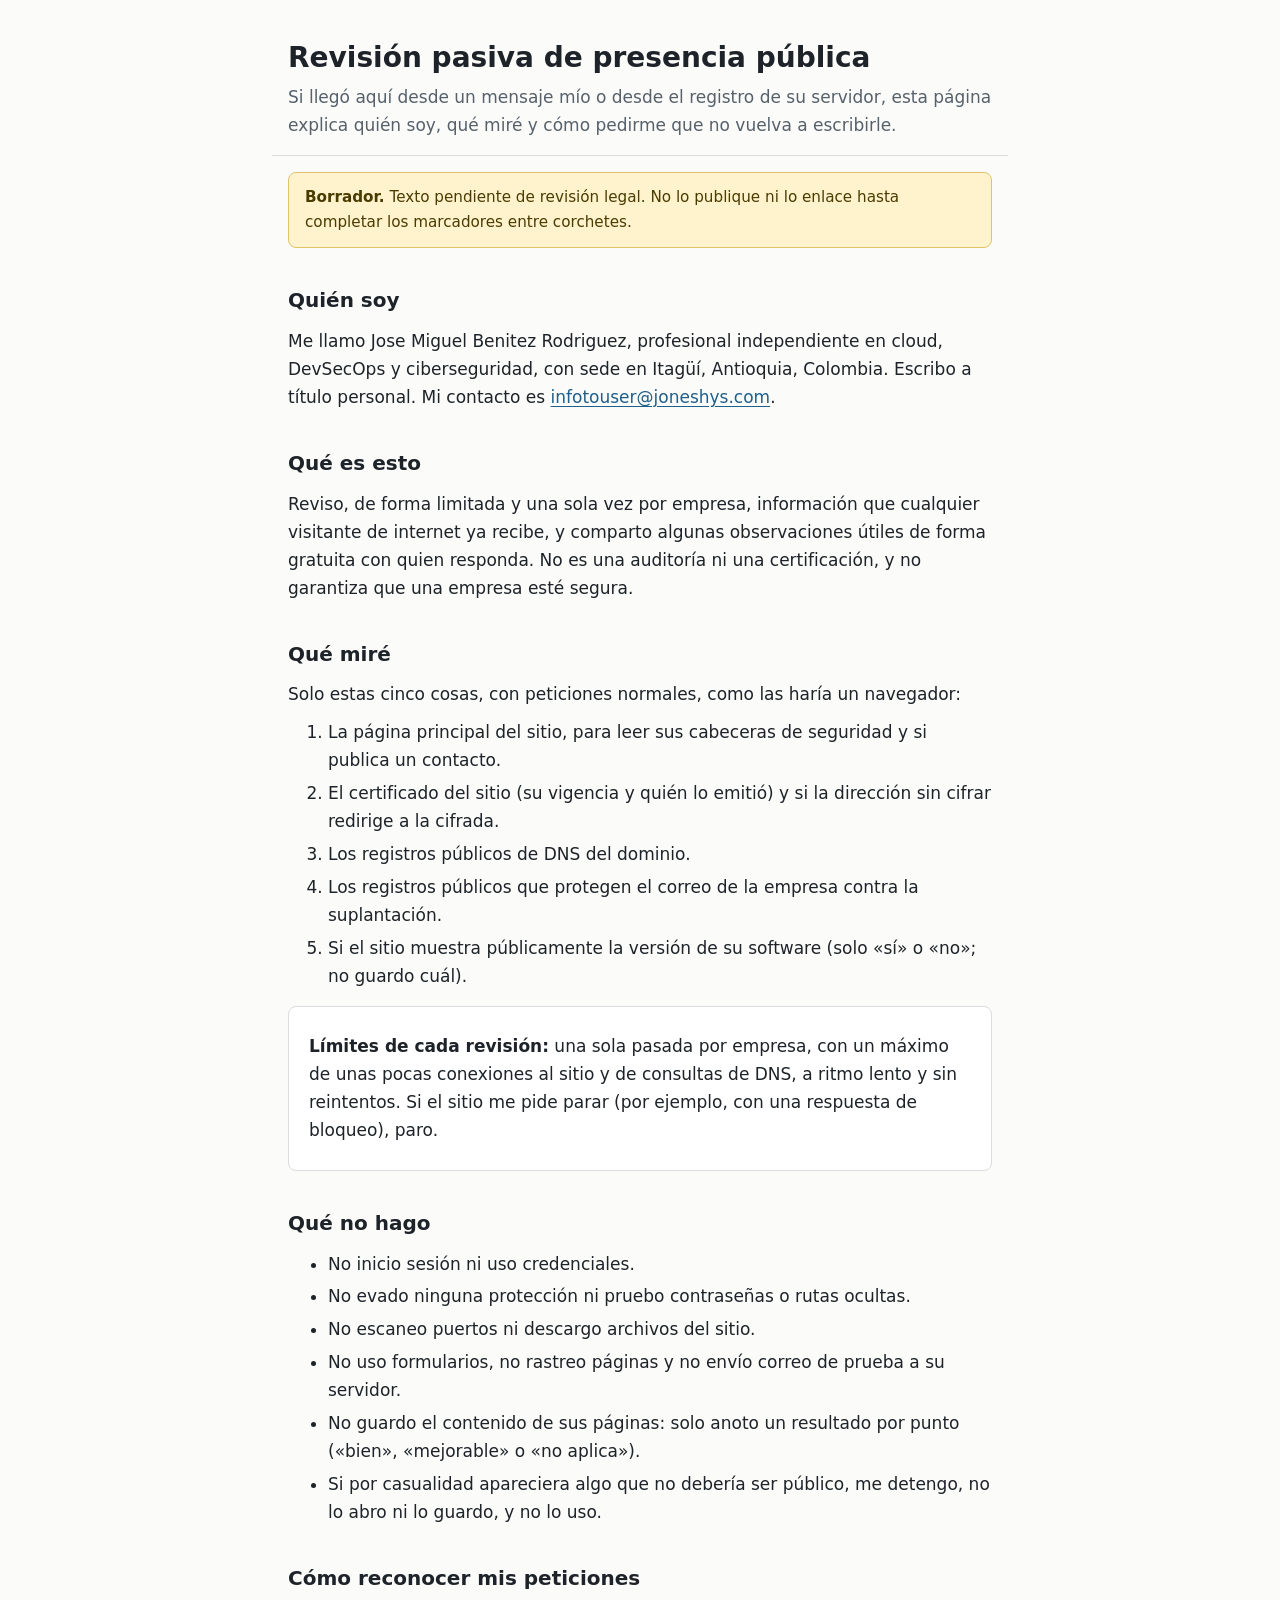
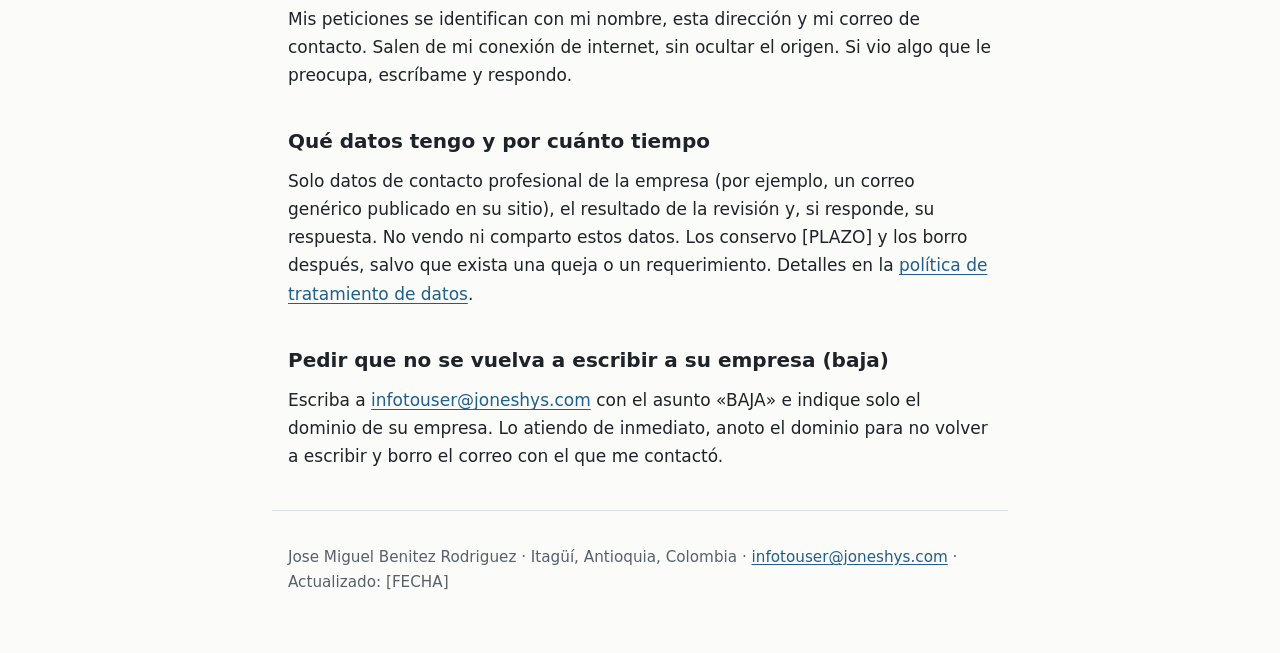
==== index.html @ ac97b6b0 "Landing de la revisión pasiva (borrador)" ====
<!doctype html>
<html lang="es">
<head>
<meta charset="utf-8">
<meta name="viewport" content="width=device-width, initial-scale=1">
<meta http-equiv="Content-Security-Policy" content="default-src 'none'; style-src 'self'; img-src 'self'; base-uri 'none'; form-action 'none'">
<meta name="referrer" content="no-referrer">
<!-- BORRADOR: NO PUBLICAR hasta que el abogado revise estos textos (Q2, Q3) y se rellenen TODOS los [MARCADORES]. Al publicar, quitar noindex solo si joneshys lo decide. -->
<meta name="robots" content="noindex">
<title>Revisión pasiva de presencia pública</title>
<meta name="description" content="Qué es la revisión pasiva que hace Jose Miguel Benitez Rodriguez, qué mira exactamente, qué no hace y cómo pedir que no se vuelva a escribir a su empresa.">
<link rel="stylesheet" href="style.css">
</head>
<body>
<header>
  <h1>Revisión pasiva de presencia pública</h1>
  <p class="lead">Si llegó aquí desde un mensaje mío o desde el registro de su servidor, esta página explica quién soy, qué miré y cómo pedirme que no vuelva a escribirle.</p>
</header>
<main>
  <div class="draft" role="note"><strong>Borrador.</strong> Texto pendiente de revisión legal. No lo publique ni lo enlace hasta completar los marcadores entre corchetes.</div>

  <h2>Quién soy</h2>
  <p>Me llamo Jose Miguel Benitez Rodriguez, profesional independiente en cloud, DevSecOps y ciberseguridad, con sede en Itagüí, Antioquia, Colombia. Escribo a título personal. Mi contacto es <a href="mailto:infotouser@joneshys.com">infotouser@joneshys.com</a>.</p>

  <h2>Qué es esto</h2>
  <p>Reviso, de forma limitada y una sola vez por empresa, información que cualquier visitante de internet ya recibe, y comparto algunas observaciones útiles de forma gratuita con quien responda. No es una auditoría ni una certificación, y no garantiza que una empresa esté segura.</p>

  <h2>Qué miré</h2>
  <p>Solo estas cinco cosas, con peticiones normales, como las haría un navegador:</p>
  <ol>
    <li>La página principal del sitio, para leer sus cabeceras de seguridad y si publica un contacto.</li>
    <li>El certificado del sitio (su vigencia y quién lo emitió) y si la dirección sin cifrar redirige a la cifrada.</li>
    <li>Los registros públicos de DNS del dominio.</li>
    <li>Los registros públicos que protegen el correo de la empresa contra la suplantación.</li>
    <li>Si el sitio muestra públicamente la versión de su software (solo «sí» o «no»; no guardo cuál).</li>
  </ol>
  <div class="card">
    <p><strong>Límites de cada revisión:</strong> una sola pasada por empresa, con un máximo de unas pocas conexiones al sitio y de consultas de DNS, a ritmo lento y sin reintentos. Si el sitio me pide parar (por ejemplo, con una respuesta de bloqueo), paro.</p>
  </div>

  <h2>Qué no hago</h2>
  <ul>
    <li>No inicio sesión ni uso credenciales.</li>
    <li>No evado ninguna protección ni pruebo contraseñas o rutas ocultas.</li>
    <li>No escaneo puertos ni descargo archivos del sitio.</li>
    <li>No uso formularios, no rastreo páginas y no envío correo de prueba a su servidor.</li>
    <li>No guardo el contenido de sus páginas: solo anoto un resultado por punto («bien», «mejorable» o «no aplica»).</li>
    <li>Si por casualidad apareciera algo que no debería ser público, me detengo, no lo abro ni lo guardo, y no lo uso.</li>
  </ul>

  <h2>Cómo reconocer mis peticiones</h2>
  <p>Mis peticiones se identifican con mi nombre, esta dirección y mi correo de contacto. Salen de mi conexión de internet, sin ocultar el origen. Si vio algo que le preocupa, escríbame y respondo.</p>

  <h2>Qué datos tengo y por cuánto tiempo</h2>
  <p>Solo datos de contacto profesional de la empresa (por ejemplo, un correo genérico publicado en su sitio), el resultado de la revisión y, si responde, su respuesta. No vendo ni comparto estos datos. Los conservo [PLAZO] y los borro después, salvo que exista una queja o un requerimiento. Detalles en la <a href="politica.html">política de tratamiento de datos</a>.</p>

  <h2>Pedir que no se vuelva a escribir a su empresa (baja)</h2>
  <p>Escriba a <a href="mailto:infotouser@joneshys.com?subject=BAJA">infotouser@joneshys.com</a> con el asunto «BAJA» e indique solo el dominio de su empresa. Lo atiendo de inmediato, anoto el dominio para no volver a escribir y borro el correo con el que me contactó.</p>
</main>
<footer>
  <p>Jose Miguel Benitez Rodriguez · Itagüí, Antioquia, Colombia · <a href="mailto:infotouser@joneshys.com">infotouser@joneshys.com</a> · Actualizado: [FECHA]</p>
</footer>
</body>
</html>
---- style.css ----
:root{--bg:#fbfbf9;--fg:#1d2328;--muted:#56616b;--line:#d9dde0;--accent:#1f5f8b;--card:#ffffff}
@media (prefers-color-scheme:dark){:root{--bg:#14181c;--fg:#e8ecef;--muted:#9aa5ae;--line:#2c343b;--accent:#7fb7e0;--card:#1b2127}}
*{box-sizing:border-box}
html{font-size:100%;-webkit-text-size-adjust:100%}
body{margin:0;background:var(--bg);color:var(--fg);font:1.0625rem/1.65 system-ui,-apple-system,"Segoe UI",Roboto,"Helvetica Neue",Arial,sans-serif}
header,main,footer{max-width:46rem;margin:0 auto;padding:0 1rem}
header{padding-top:2.5rem;padding-bottom:1rem;border-bottom:1px solid var(--line)}
h1{font-size:1.75rem;line-height:1.25;margin:0 0 .5rem}
h2{font-size:1.25rem;margin:2.25rem 0 .5rem}
p,ul,ol{margin:.6rem 0}
li{margin:.3rem 0}
a{color:var(--accent);text-underline-offset:.15em}
a:focus-visible{outline:3px solid var(--accent);outline-offset:2px}
.lead{color:var(--muted);margin:0}
.card{background:var(--card);border:1px solid var(--line);border-radius:.5rem;padding:1rem 1.25rem;margin:1rem 0}
dl{margin:.6rem 0}dt{font-weight:600;margin-top:.7rem}dd{margin:.1rem 0 0 0}
footer{padding-top:1.5rem;padding-bottom:3rem;margin-top:2.5rem;border-top:1px solid var(--line);color:var(--muted);font-size:.95rem}
.draft{background:#fff3cd;color:#4a3b00;border:1px solid #e0c46c;border-radius:.5rem;padding:.75rem 1rem;margin:1rem 0;font-size:.95rem}
@media (prefers-color-scheme:dark){.draft{background:#3a3000;color:#ffe9a0;border-color:#7a6500}}
@media (max-width:30rem){h1{font-size:1.5rem}}
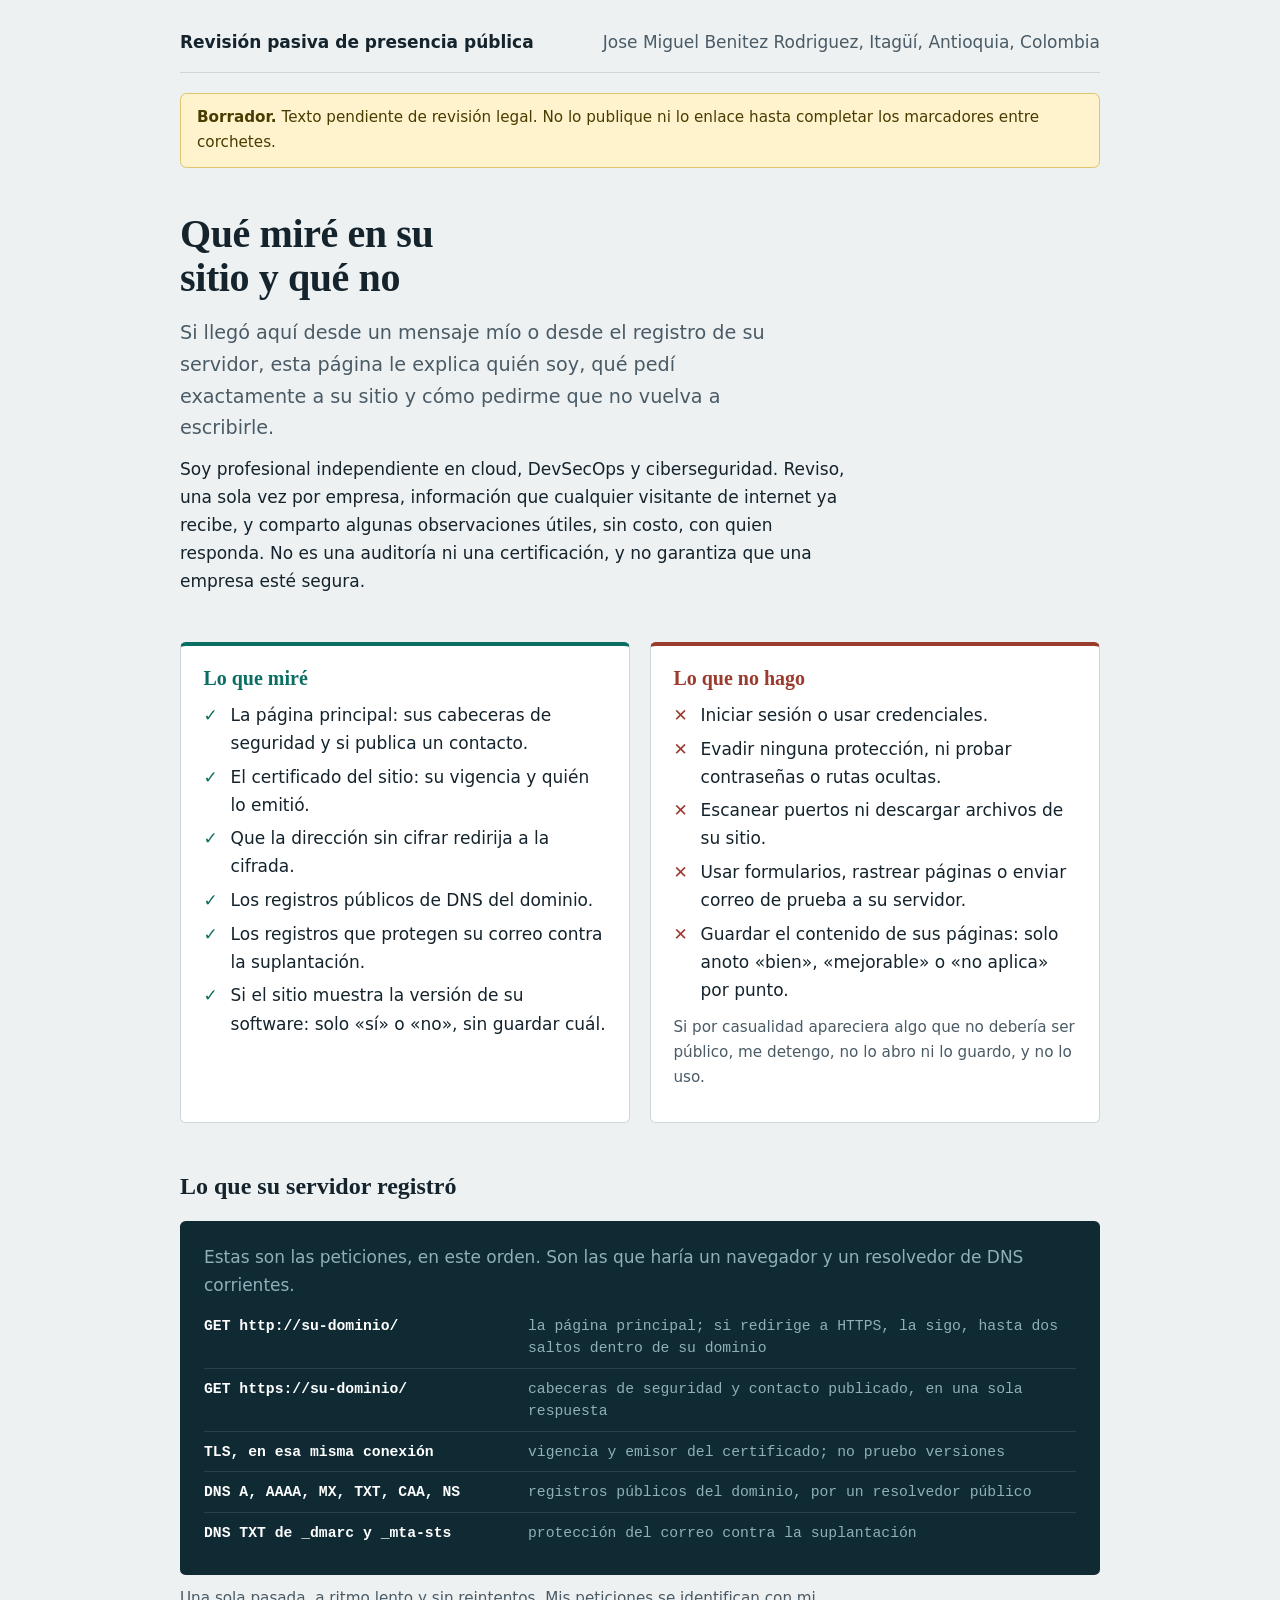
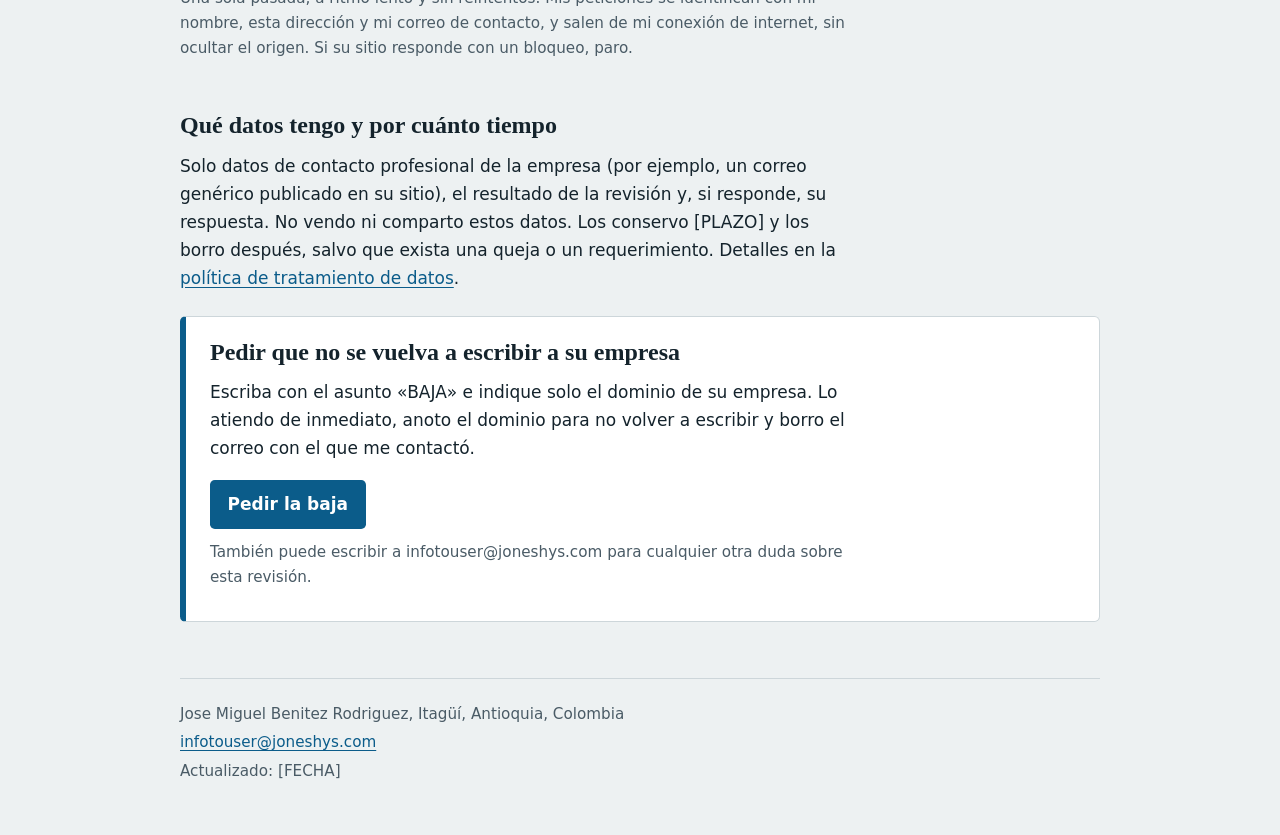
==== commit 5ee5691c: "Rediseño de la landing" ====
--- a/index.html
+++ b/index.html
@@ -12,53 +12,79 @@
 <link rel="stylesheet" href="style.css">
 </head>
 <body>
-<header>
-  <h1>Revisión pasiva de presencia pública</h1>
-  <p class="lead">Si llegó aquí desde un mensaje mío o desde el registro de su servidor, esta página explica quién soy, qué miré y cómo pedirme que no vuelva a escribirle.</p>
-</header>
-<main>
-  <div class="draft" role="note"><strong>Borrador.</strong> Texto pendiente de revisión legal. No lo publique ni lo enlace hasta completar los marcadores entre corchetes.</div>
+<div class="pagina">
+  <header class="cabecera">
+    <p class="sitio">Revisión pasiva de presencia pública</p>
+    <p class="firma">Jose Miguel Benitez Rodriguez, Itagüí, Antioquia, Colombia</p>
+  </header>
 
-  <h2>Quién soy</h2>
-  <p>Me llamo Jose Miguel Benitez Rodriguez, profesional independiente en cloud, DevSecOps y ciberseguridad, con sede en Itagüí, Antioquia, Colombia. Escribo a título personal. Mi contacto es <a href="mailto:infotouser@joneshys.com">infotouser@joneshys.com</a>.</p>
+  <p class="borrador" role="note"><strong>Borrador.</strong> Texto pendiente de revisión legal. No lo publique ni lo enlace hasta completar los marcadores entre corchetes.</p>
 
-  <h2>Qué es esto</h2>
-  <p>Reviso, de forma limitada y una sola vez por empresa, información que cualquier visitante de internet ya recibe, y comparto algunas observaciones útiles de forma gratuita con quien responda. No es una auditoría ni una certificación, y no garantiza que una empresa esté segura.</p>
+  <main>
+    <section class="portada">
+      <h1>Qué miré en su sitio y qué no</h1>
+      <p class="lead">Si llegó aquí desde un mensaje mío o desde el registro de su servidor, esta página le explica quién soy, qué pedí exactamente a su sitio y cómo pedirme que no vuelva a escribirle.</p>
+      <p>Soy profesional independiente en cloud, DevSecOps y ciberseguridad. Reviso, una sola vez por empresa, información que cualquier visitante de internet ya recibe, y comparto algunas observaciones útiles, sin costo, con quien responda. No es una auditoría ni una certificación, y no garantiza que una empresa esté segura.</p>
+    </section>
 
-  <h2>Qué miré</h2>
-  <p>Solo estas cinco cosas, con peticiones normales, como las haría un navegador:</p>
-  <ol>
-    <li>La página principal del sitio, para leer sus cabeceras de seguridad y si publica un contacto.</li>
-    <li>El certificado del sitio (su vigencia y quién lo emitió) y si la dirección sin cifrar redirige a la cifrada.</li>
-    <li>Los registros públicos de DNS del dominio.</li>
-    <li>Los registros públicos que protegen el correo de la empresa contra la suplantación.</li>
-    <li>Si el sitio muestra públicamente la versión de su software (solo «sí» o «no»; no guardo cuál).</li>
-  </ol>
-  <div class="card">
-    <p><strong>Límites de cada revisión:</strong> una sola pasada por empresa, con un máximo de unas pocas conexiones al sitio y de consultas de DNS, a ritmo lento y sin reintentos. Si el sitio me pide parar (por ejemplo, con una respuesta de bloqueo), paro.</p>
-  </div>
+    <div class="doble">
+      <section class="bloque miro" aria-labelledby="miro-t">
+        <h2 id="miro-t">Lo que miré</h2>
+        <ul>
+          <li>La página principal: sus cabeceras de seguridad y si publica un contacto.</li>
+          <li>El certificado del sitio: su vigencia y quién lo emitió.</li>
+          <li>Que la dirección sin cifrar redirija a la cifrada.</li>
+          <li>Los registros públicos de DNS del dominio.</li>
+          <li>Los registros que protegen su correo contra la suplantación.</li>
+          <li>Si el sitio muestra la versión de su software: solo «sí» o «no», sin guardar cuál.</li>
+        </ul>
+      </section>
+      <section class="bloque nohago" aria-labelledby="no-t">
+        <h2 id="no-t">Lo que no hago</h2>
+        <ul>
+          <li>Iniciar sesión o usar credenciales.</li>
+          <li>Evadir ninguna protección, ni probar contraseñas o rutas ocultas.</li>
+          <li>Escanear puertos ni descargar archivos de su sitio.</li>
+          <li>Usar formularios, rastrear páginas o enviar correo de prueba a su servidor.</li>
+          <li>Guardar el contenido de sus páginas: solo anoto «bien», «mejorable» o «no aplica» por punto.</li>
+        </ul>
+        <p class="nota">Si por casualidad apareciera algo que no debería ser público, me detengo, no lo abro ni lo guardo, y no lo uso.</p>
+      </section>
+    </div>
 
-  <h2>Qué no hago</h2>
-  <ul>
-    <li>No inicio sesión ni uso credenciales.</li>
-    <li>No evado ninguna protección ni pruebo contraseñas o rutas ocultas.</li>
-    <li>No escaneo puertos ni descargo archivos del sitio.</li>
-    <li>No uso formularios, no rastreo páginas y no envío correo de prueba a su servidor.</li>
-    <li>No guardo el contenido de sus páginas: solo anoto un resultado por punto («bien», «mejorable» o «no aplica»).</li>
-    <li>Si por casualidad apareciera algo que no debería ser público, me detengo, no lo abro ni lo guardo, y no lo uso.</li>
-  </ul>
+    <section aria-labelledby="registro-t">
+      <h2 id="registro-t">Lo que su servidor registró</h2>
+      <div class="registro">
+        <p>Estas son las peticiones, en este orden. Son las que haría un navegador y un resolvedor de DNS corrientes.</p>
+        <ul>
+          <li><b>GET http://su-dominio/</b><span>la página principal; si redirige a HTTPS, la sigo, hasta dos saltos dentro de su dominio</span></li>
+          <li><b>GET https://su-dominio/</b><span>cabeceras de seguridad y contacto publicado, en una sola respuesta</span></li>
+          <li><b>TLS, en esa misma conexión</b><span>vigencia y emisor del certificado; no pruebo versiones</span></li>
+          <li><b>DNS A, AAAA, MX, TXT, CAA, NS</b><span>registros públicos del dominio, por un resolvedor público</span></li>
+          <li><b>DNS TXT de _dmarc y _mta-sts</b><span>protección del correo contra la suplantación</span></li>
+        </ul>
+      </div>
+      <p class="nota">Una sola pasada, a ritmo lento y sin reintentos. Mis peticiones se identifican con mi nombre, esta dirección y mi correo de contacto, y salen de mi conexión de internet, sin ocultar el origen. Si su sitio responde con un bloqueo, paro.</p>
+    </section>
 
-  <h2>Cómo reconocer mis peticiones</h2>
-  <p>Mis peticiones se identifican con mi nombre, esta dirección y mi correo de contacto. Salen de mi conexión de internet, sin ocultar el origen. Si vio algo que le preocupa, escríbame y respondo.</p>
+    <section aria-labelledby="datos-t">
+      <h2 id="datos-t">Qué datos tengo y por cuánto tiempo</h2>
+      <p>Solo datos de contacto profesional de la empresa (por ejemplo, un correo genérico publicado en su sitio), el resultado de la revisión y, si responde, su respuesta. No vendo ni comparto estos datos. Los conservo [PLAZO] y los borro después, salvo que exista una queja o un requerimiento. Detalles en la <a href="politica.html">política de tratamiento de datos</a>.</p>
+    </section>
 
-  <h2>Qué datos tengo y por cuánto tiempo</h2>
-  <p>Solo datos de contacto profesional de la empresa (por ejemplo, un correo genérico publicado en su sitio), el resultado de la revisión y, si responde, su respuesta. No vendo ni comparto estos datos. Los conservo [PLAZO] y los borro después, salvo que exista una queja o un requerimiento. Detalles en la <a href="politica.html">política de tratamiento de datos</a>.</p>
+    <section class="baja" aria-labelledby="baja-t">
+      <h2 id="baja-t">Pedir que no se vuelva a escribir a su empresa</h2>
+      <p>Escriba con el asunto «BAJA» e indique solo el dominio de su empresa. Lo atiendo de inmediato, anoto el dominio para no volver a escribir y borro el correo con el que me contactó.</p>
+      <a class="boton" href="mailto:infotouser@joneshys.com?subject=BAJA">Pedir la baja</a>
+      <p class="nota">También puede escribir a infotouser@joneshys.com para cualquier otra duda sobre esta revisión.</p>
+    </section>
+  </main>
 
-  <h2>Pedir que no se vuelva a escribir a su empresa (baja)</h2>
-  <p>Escriba a <a href="mailto:infotouser@joneshys.com?subject=BAJA">infotouser@joneshys.com</a> con el asunto «BAJA» e indique solo el dominio de su empresa. Lo atiendo de inmediato, anoto el dominio para no volver a escribir y borro el correo con el que me contactó.</p>
-</main>
-<footer>
-  <p>Jose Miguel Benitez Rodriguez · Itagüí, Antioquia, Colombia · <a href="mailto:infotouser@joneshys.com">infotouser@joneshys.com</a> · Actualizado: [FECHA]</p>
-</footer>
+  <footer class="pie">
+    <p>Jose Miguel Benitez Rodriguez, Itagüí, Antioquia, Colombia</p>
+    <p><a href="mailto:infotouser@joneshys.com">infotouser@joneshys.com</a></p>
+    <p>Actualizado: [FECHA]</p>
+  </footer>
+</div>
 </body>
 </html>
--- a/style.css
+++ b/style.css
@@ -1,20 +1,80 @@
-:root{--bg:#fbfbf9;--fg:#1d2328;--muted:#56616b;--line:#d9dde0;--accent:#1f5f8b;--card:#ffffff}
-@media (prefers-color-scheme:dark){:root{--bg:#14181c;--fg:#e8ecef;--muted:#9aa5ae;--line:#2c343b;--accent:#7fb7e0;--card:#1b2127}}
+/* Landing de la revisión pasiva. Sin JavaScript, sin fuentes ni recursos externos. Compatible con CSP default-src 'none'; style-src 'self'. */
+:root{
+  --fondo:#edf1f2;--papel:#ffffff;--tinta:#14232c;--suave:#4a5b66;--linea:#cdd6da;
+  --si:#0b6e63;--si-fondo:#e6f3f0;--no:#9a3b2e;--no-fondo:#f8ebe8;
+  --registro:#0f2a33;--registro-texto:#d7e6ea;--registro-suave:#8fb0b9;--enlace:#0b5c8a;
+  --aviso:#fff3cd;--aviso-texto:#4a3b00;--aviso-linea:#e0c46c;
+  --serif:"Iowan Old Style","Palatino Linotype",Charter,"Book Antiqua",Georgia,serif;
+  --sans:system-ui,-apple-system,"Segoe UI",Roboto,"Helvetica Neue",Arial,sans-serif;
+  --mono:ui-monospace,"SFMono-Regular",Menlo,Consolas,monospace;
+}
+@media (prefers-color-scheme:dark){:root{
+  --fondo:#0e171c;--papel:#16232a;--tinta:#e8eff1;--suave:#9db0b8;--linea:#2b3c45;
+  --si:#5cc9b8;--si-fondo:#12302d;--no:#e59a8d;--no-fondo:#35201c;
+  --registro:#0a1418;--registro-texto:#d2e4e8;--registro-suave:#7fa3ad;--enlace:#8cc6ea;
+  --aviso:#3a3000;--aviso-texto:#ffe9a0;--aviso-linea:#7a6500;}}
 *{box-sizing:border-box}
 html{font-size:100%;-webkit-text-size-adjust:100%}
-body{margin:0;background:var(--bg);color:var(--fg);font:1.0625rem/1.65 system-ui,-apple-system,"Segoe UI",Roboto,"Helvetica Neue",Arial,sans-serif}
-header,main,footer{max-width:46rem;margin:0 auto;padding:0 1rem}
-header{padding-top:2.5rem;padding-bottom:1rem;border-bottom:1px solid var(--line)}
-h1{font-size:1.75rem;line-height:1.25;margin:0 0 .5rem}
-h2{font-size:1.25rem;margin:2.25rem 0 .5rem}
-p,ul,ol{margin:.6rem 0}
-li{margin:.3rem 0}
-a{color:var(--accent);text-underline-offset:.15em}
-a:focus-visible{outline:3px solid var(--accent);outline-offset:2px}
-.lead{color:var(--muted);margin:0}
-.card{background:var(--card);border:1px solid var(--line);border-radius:.5rem;padding:1rem 1.25rem;margin:1rem 0}
-dl{margin:.6rem 0}dt{font-weight:600;margin-top:.7rem}dd{margin:.1rem 0 0 0}
-footer{padding-top:1.5rem;padding-bottom:3rem;margin-top:2.5rem;border-top:1px solid var(--line);color:var(--muted);font-size:.95rem}
-.draft{background:#fff3cd;color:#4a3b00;border:1px solid #e0c46c;border-radius:.5rem;padding:.75rem 1rem;margin:1rem 0;font-size:.95rem}
-@media (prefers-color-scheme:dark){.draft{background:#3a3000;color:#ffe9a0;border-color:#7a6500}}
-@media (max-width:30rem){h1{font-size:1.5rem}}
+body{margin:0;background:var(--fondo);color:var(--tinta);font:1.0625rem/1.65 var(--sans)}
+.pagina{max-width:60rem;margin:0 auto;padding:0 1.25rem}
+a{color:var(--enlace);text-underline-offset:.18em}
+a:focus-visible{outline:3px solid var(--enlace);outline-offset:3px;border-radius:2px}
+h1,h2{font-family:var(--serif);font-weight:700;color:var(--tinta);text-wrap:balance}
+h1{font-size:2.5rem;line-height:1.12;letter-spacing:-.01em;margin:0 0 1rem;max-width:20ch}
+h2{font-size:1.5rem;line-height:1.25;margin:3rem 0 .75rem}
+p,ul,dl{margin:.7rem 0;max-width:42rem}
+li{margin:.35rem 0}
+
+.cabecera{padding:1.75rem 0 0;display:flex;flex-wrap:wrap;gap:.25rem 1rem;justify-content:space-between;align-items:baseline;border-bottom:1px solid var(--linea);padding-bottom:1rem}
+.sitio{font-weight:700;margin:0}
+.firma{color:var(--suave);margin:0}
+
+.borrador{background:var(--aviso);color:var(--aviso-texto);border:1px solid var(--aviso-linea);border-radius:.4rem;padding:.7rem 1rem;margin:1.25rem 0 0;font-size:.95rem;max-width:none}
+
+.portada{padding:2.75rem 0 .5rem}
+.portada .lead{font-size:1.2rem;color:var(--suave);max-width:38rem}
+
+.doble{display:grid;grid-template-columns:1fr 1fr;gap:1.25rem;margin:1.75rem 0 0}
+.bloque{background:var(--papel);border:1px solid var(--linea);border-radius:.35rem;padding:1.25rem 1.4rem}
+.bloque h2{margin:0 0 .6rem;font-size:1.25rem}
+.bloque ul{padding:0;margin:0;list-style:none;max-width:none}
+.bloque li{padding-left:1.7rem;position:relative}
+.bloque li::before{position:absolute;left:0;top:0;font-weight:700}
+.miro{border-top:4px solid var(--si)}
+.miro h2{color:var(--si)}
+.miro li::before{content:"✓";color:var(--si)}
+.nohago{border-top:4px solid var(--no)}
+.nohago h2{color:var(--no)}
+.nohago li::before{content:"✕";color:var(--no)}
+
+.registro{background:var(--registro);color:var(--registro-texto);border-radius:.35rem;padding:1.4rem 1.5rem;margin:1.25rem 0 0}
+.registro p{color:var(--registro-suave);max-width:none;margin:0 0 1rem}
+.registro ul{list-style:none;padding:0;margin:0;max-width:none;font-family:var(--mono);font-size:.92rem;line-height:1.5}
+.registro li{display:grid;grid-template-columns:minmax(0,19rem) 1fr;gap:.25rem 1.25rem;padding:.55rem 0;border-top:1px solid #27424b;margin:0}
+.registro li:first-child{border-top:0;padding-top:0}
+.registro b{font-weight:700;color:#fff}
+.registro span{color:var(--registro-suave)}
+.nota{font-size:.95rem;color:var(--suave)}
+
+.baja{background:var(--papel);border:1px solid var(--linea);border-left:6px solid var(--enlace);border-radius:.35rem;padding:1.25rem 1.5rem;margin:1.5rem 0 0}
+.baja h2{margin:0 0 .5rem}
+.baja p{max-width:40rem}
+.boton{display:inline-block;background:var(--enlace);color:#fff;font-weight:700;text-decoration:none;padding:.65rem 1.1rem;border-radius:.3rem;margin-top:.4rem}
+@media (prefers-color-scheme:dark){.boton{color:#0a1418}}
+.boton:hover{filter:brightness(1.1)}
+.boton:focus-visible{outline:3px solid var(--tinta);outline-offset:3px}
+
+dl.datos{max-width:42rem}
+dl.datos dt{font-weight:700;margin-top:1rem}
+dl.datos dd{margin:.15rem 0 0}
+
+.pie{margin-top:3.5rem;padding:1.25rem 0 3rem;border-top:1px solid var(--linea);color:var(--suave);font-size:.95rem}
+.pie p{margin:.2rem 0;max-width:none}
+
+@media (max-width:44rem){
+  h1{font-size:1.9rem}
+  .doble{grid-template-columns:1fr}
+  .registro li{grid-template-columns:1fr}
+  .portada{padding-top:2rem}
+}
+@media print{body{background:#fff;color:#000}.registro{background:#fff;color:#000;border:1px solid #000}.registro span,.registro p{color:#333}.borrador{border:1px solid #000;background:#fff;color:#000}}
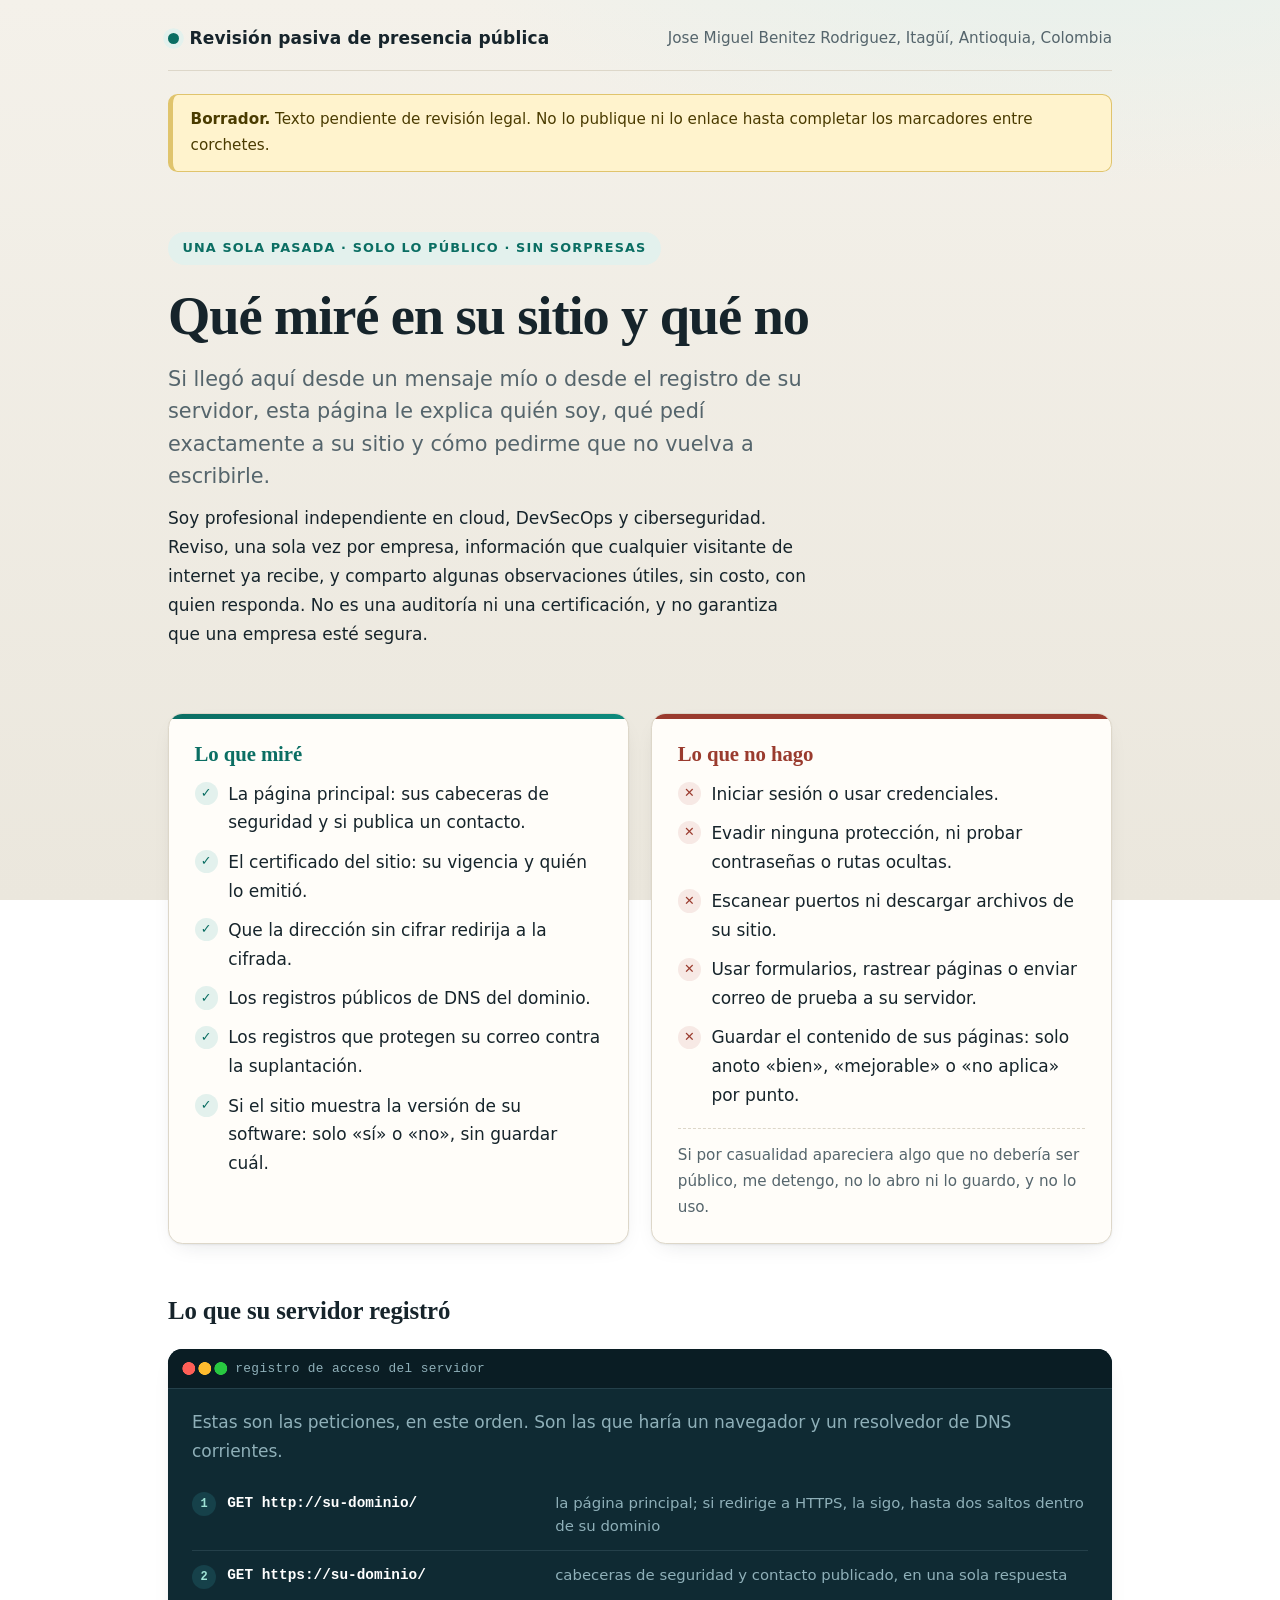
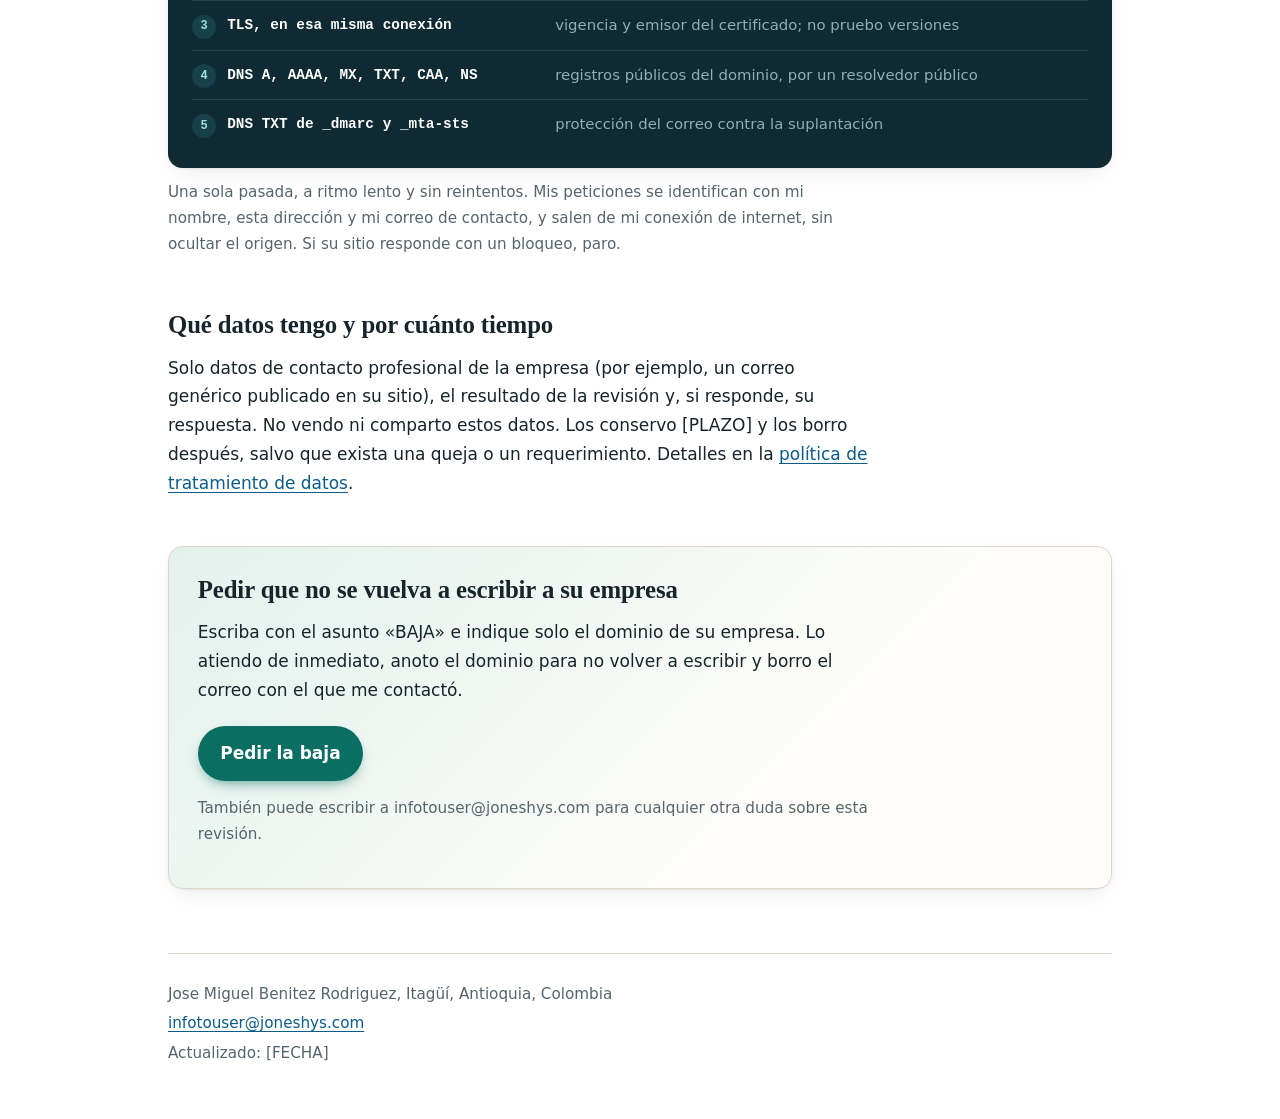
==== commit 143b169b: "Mejora estética de la landing: nuevo estilo visual Rediseño del CSS (fondo, tarjetas, portada, regis" ====
--- a/index.html
+++ b/index.html
@@ -21,7 +21,7 @@
   <p class="borrador" role="note"><strong>Borrador.</strong> Texto pendiente de revisión legal. No lo publique ni lo enlace hasta completar los marcadores entre corchetes.</p>
 
   <main>
-    <section class="portada">
+    <section class="portada inicio">
       <h1>Qué miré en su sitio y qué no</h1>
       <p class="lead">Si llegó aquí desde un mensaje mío o desde el registro de su servidor, esta página le explica quién soy, qué pedí exactamente a su sitio y cómo pedirme que no vuelva a escribirle.</p>
       <p>Soy profesional independiente en cloud, DevSecOps y ciberseguridad. Reviso, una sola vez por empresa, información que cualquier visitante de internet ya recibe, y comparto algunas observaciones útiles, sin costo, con quien responda. No es una auditoría ni una certificación, y no garantiza que una empresa esté segura.</p>
--- a/style.css
+++ b/style.css
@@ -1,80 +1,176 @@
-/* Landing de la revisión pasiva. Sin JavaScript, sin fuentes ni recursos externos. Compatible con CSP default-src 'none'; style-src 'self'. */
+/* Landing de la revisión pasiva. Sin JavaScript, sin fuentes ni recursos externos. Compatible con CSP default-src 'none'; style-src 'self'; img-src 'self'. */
 :root{
-  --fondo:#edf1f2;--papel:#ffffff;--tinta:#14232c;--suave:#4a5b66;--linea:#cdd6da;
-  --si:#0b6e63;--si-fondo:#e6f3f0;--no:#9a3b2e;--no-fondo:#f8ebe8;
-  --registro:#0f2a33;--registro-texto:#d7e6ea;--registro-suave:#8fb0b9;--enlace:#0b5c8a;
+  color-scheme:light dark;
+  --fondo:#f4f1ea;--fondo-2:#ebe7dd;--papel:#fffdf9;--tinta:#16242b;--suave:#55656c;--linea:#ddd7c9;
+  --acento:#0b6e63;--acento-2:#0d8a7c;--acento-fondo:#e3f1ed;
+  --no:#9a3b2e;--no-fondo:#f7e9e5;
+  --registro:#0f2a33;--registro-barra:#0a1d24;--registro-texto:#d7e6ea;--registro-suave:#8fb0b9;--registro-linea:#24404a;
+  --enlace:#0b5c8a;
   --aviso:#fff3cd;--aviso-texto:#4a3b00;--aviso-linea:#e0c46c;
+  --sombra:0 1px 2px rgba(22,36,43,.06),0 8px 24px -12px rgba(22,36,43,.18);
+  --radio:.9rem;
   --serif:"Iowan Old Style","Palatino Linotype",Charter,"Book Antiqua",Georgia,serif;
   --sans:system-ui,-apple-system,"Segoe UI",Roboto,"Helvetica Neue",Arial,sans-serif;
   --mono:ui-monospace,"SFMono-Regular",Menlo,Consolas,monospace;
 }
 @media (prefers-color-scheme:dark){:root{
-  --fondo:#0e171c;--papel:#16232a;--tinta:#e8eff1;--suave:#9db0b8;--linea:#2b3c45;
-  --si:#5cc9b8;--si-fondo:#12302d;--no:#e59a8d;--no-fondo:#35201c;
-  --registro:#0a1418;--registro-texto:#d2e4e8;--registro-suave:#7fa3ad;--enlace:#8cc6ea;
-  --aviso:#3a3000;--aviso-texto:#ffe9a0;--aviso-linea:#7a6500;}}
+  --fondo:#0d1519;--fondo-2:#111c21;--papel:#15232a;--tinta:#e8eff1;--suave:#9db0b8;--linea:#26363e;
+  --acento:#5cc9b8;--acento-2:#7ad8c9;--acento-fondo:#12302d;
+  --no:#e59a8d;--no-fondo:#35201c;
+  --registro:#0a1418;--registro-barra:#071014;--registro-texto:#d2e4e8;--registro-suave:#7fa3ad;--registro-linea:#1f343c;
+  --enlace:#8cc6ea;
+  --aviso:#3a3000;--aviso-texto:#ffe9a0;--aviso-linea:#7a6500;
+  --sombra:0 1px 2px rgba(0,0,0,.4),0 10px 28px -14px rgba(0,0,0,.6);}}
+
 *{box-sizing:border-box}
-html{font-size:100%;-webkit-text-size-adjust:100%}
-body{margin:0;background:var(--fondo);color:var(--tinta);font:1.0625rem/1.65 var(--sans)}
-.pagina{max-width:60rem;margin:0 auto;padding:0 1.25rem}
-a{color:var(--enlace);text-underline-offset:.18em}
-a:focus-visible{outline:3px solid var(--enlace);outline-offset:3px;border-radius:2px}
+html{font-size:100%;-webkit-text-size-adjust:100%;scroll-behavior:smooth}
+body{
+  margin:0;color:var(--tinta);font:1.0625rem/1.7 var(--sans);
+  background:
+    radial-gradient(60rem 28rem at 85% -8rem,var(--acento-fondo),transparent 70%),
+    linear-gradient(180deg,var(--fondo),var(--fondo-2));
+  background-attachment:fixed;min-height:100vh;
+  -webkit-font-smoothing:antialiased;
+}
+.pagina{max-width:62rem;margin:0 auto;padding:0 1.5rem}
+a{color:var(--enlace);text-underline-offset:.2em;text-decoration-thickness:.08em}
+a:hover{text-decoration-thickness:.14em}
+a:focus-visible{outline:3px solid var(--enlace);outline-offset:3px;border-radius:3px}
 h1,h2{font-family:var(--serif);font-weight:700;color:var(--tinta);text-wrap:balance}
-h1{font-size:2.5rem;line-height:1.12;letter-spacing:-.01em;margin:0 0 1rem;max-width:20ch}
-h2{font-size:1.5rem;line-height:1.25;margin:3rem 0 .75rem}
-p,ul,dl{margin:.7rem 0;max-width:42rem}
-li{margin:.35rem 0}
+h1{font-size:clamp(2.1rem,5.2vw,3.4rem);line-height:1.08;letter-spacing:-.02em;margin:0 0 1.1rem;max-width:24ch}
+h2{font-size:1.55rem;line-height:1.25;margin:3.25rem 0 .8rem;letter-spacing:-.005em}
+p,ul,dl{margin:.75rem 0;max-width:44rem}
+li{margin:.4rem 0}
 
-.cabecera{padding:1.75rem 0 0;display:flex;flex-wrap:wrap;gap:.25rem 1rem;justify-content:space-between;align-items:baseline;border-bottom:1px solid var(--linea);padding-bottom:1rem}
-.sitio{font-weight:700;margin:0}
-.firma{color:var(--suave);margin:0}
+/* Cabecera */
+.cabecera{
+  padding:1.5rem 0 1.1rem;display:flex;flex-wrap:wrap;gap:.3rem 1rem;
+  justify-content:space-between;align-items:center;border-bottom:1px solid var(--linea);
+}
+.sitio{font-weight:700;margin:0;display:flex;align-items:center;gap:.65rem;letter-spacing:.01em}
+.sitio::before{
+  content:"";width:.7rem;height:.7rem;border-radius:50%;background:var(--acento);
+  box-shadow:0 0 0 .3rem var(--acento-fondo);flex:none;
+}
+.sitio a{color:inherit;text-decoration:none}
+.sitio a:hover{text-decoration:underline}
+.firma{color:var(--suave);margin:0;font-size:.95rem}
 
-.borrador{background:var(--aviso);color:var(--aviso-texto);border:1px solid var(--aviso-linea);border-radius:.4rem;padding:.7rem 1rem;margin:1.25rem 0 0;font-size:.95rem;max-width:none}
+/* Aviso de borrador */
+.borrador{
+  background:var(--aviso);color:var(--aviso-texto);border:1px solid var(--aviso-linea);
+  border-left-width:5px;border-radius:.6rem;padding:.75rem 1.1rem;margin:1.4rem 0 0;font-size:.95rem;max-width:none;
+}
 
-.portada{padding:2.75rem 0 .5rem}
-.portada .lead{font-size:1.2rem;color:var(--suave);max-width:38rem}
+/* Portada */
+.portada{padding:3.75rem 0 1rem;position:relative}
+.portada.inicio::before{
+  content:"Una sola pasada · Solo lo público · Sin sorpresas";
+  display:inline-block;font-size:.8rem;font-weight:700;letter-spacing:.09em;text-transform:uppercase;
+  color:var(--acento);background:var(--acento-fondo);border-radius:999px;padding:.35rem .9rem;margin-bottom:1.4rem;
+}
+.portada .lead{font-size:1.3rem;line-height:1.55;color:var(--suave);max-width:40rem}
+.portada p:not(.lead){max-width:40rem}
 
-.doble{display:grid;grid-template-columns:1fr 1fr;gap:1.25rem;margin:1.75rem 0 0}
-.bloque{background:var(--papel);border:1px solid var(--linea);border-radius:.35rem;padding:1.25rem 1.4rem}
-.bloque h2{margin:0 0 .6rem;font-size:1.25rem}
+/* Lo que miré / no hago */
+.doble{display:grid;grid-template-columns:1fr 1fr;gap:1.4rem;margin:2.25rem 0 0}
+.bloque{
+  background:var(--papel);border:1px solid var(--linea);border-radius:var(--radio);
+  padding:1.5rem 1.6rem 1.4rem;box-shadow:var(--sombra);position:relative;overflow:hidden;
+}
+.bloque::before{content:"";position:absolute;inset:0 0 auto 0;height:5px}
+.bloque h2{margin:.2rem 0 .8rem;font-size:1.3rem}
 .bloque ul{padding:0;margin:0;list-style:none;max-width:none}
-.bloque li{padding-left:1.7rem;position:relative}
-.bloque li::before{position:absolute;left:0;top:0;font-weight:700}
-.miro{border-top:4px solid var(--si)}
-.miro h2{color:var(--si)}
-.miro li::before{content:"✓";color:var(--si)}
-.nohago{border-top:4px solid var(--no)}
+.bloque li{padding-left:2.1rem;position:relative;margin:.65rem 0}
+.bloque li::before{
+  position:absolute;left:0;top:.18em;width:1.45rem;height:1.45rem;border-radius:50%;
+  display:grid;place-items:center;font-size:.8rem;font-weight:800;line-height:1;
+}
+.miro::before{background:linear-gradient(90deg,var(--acento),var(--acento-2))}
+.miro h2{color:var(--acento)}
+.miro li::before{content:"✓";color:var(--acento);background:var(--acento-fondo)}
+.nohago::before{background:var(--no)}
 .nohago h2{color:var(--no)}
-.nohago li::before{content:"✕";color:var(--no)}
+.nohago li::before{content:"✕";color:var(--no);background:var(--no-fondo)}
+.bloque .nota{margin:1.1rem 0 0;padding-top:.9rem;border-top:1px dashed var(--linea)}
 
-.registro{background:var(--registro);color:var(--registro-texto);border-radius:.35rem;padding:1.4rem 1.5rem;margin:1.25rem 0 0}
-.registro p{color:var(--registro-suave);max-width:none;margin:0 0 1rem}
-.registro ul{list-style:none;padding:0;margin:0;max-width:none;font-family:var(--mono);font-size:.92rem;line-height:1.5}
-.registro li{display:grid;grid-template-columns:minmax(0,19rem) 1fr;gap:.25rem 1.25rem;padding:.55rem 0;border-top:1px solid #27424b;margin:0}
-.registro li:first-child{border-top:0;padding-top:0}
-.registro b{font-weight:700;color:#fff}
-.registro span{color:var(--registro-suave)}
+/* Registro del servidor, estilo terminal */
+.registro{
+  background:var(--registro);color:var(--registro-texto);border-radius:var(--radio);
+  margin:1.4rem 0 0;overflow:hidden;box-shadow:var(--sombra);
+}
+.registro::before{
+  content:"registro de acceso del servidor";display:block;padding:.65rem 1.1rem .65rem 4.2rem;
+  background:
+    radial-gradient(circle at 1.3rem 50%,#ff5f57 .38rem,transparent .42rem),
+    radial-gradient(circle at 2.3rem 50%,#febc2e .38rem,transparent .42rem),
+    radial-gradient(circle at 3.3rem 50%,#28c840 .38rem,transparent .42rem),
+    var(--registro-barra);
+  color:var(--registro-suave);font:.8rem/1.4 var(--mono);letter-spacing:.03em;border-bottom:1px solid var(--registro-linea);
+}
+.registro p{color:var(--registro-suave);max-width:none;margin:0;padding:1.2rem 1.5rem .4rem}
+.registro ul{
+  list-style:none;padding:.4rem 1.5rem 1.2rem;margin:0;max-width:none;
+  font-family:var(--mono);font-size:.9rem;line-height:1.55;counter-reset:paso;
+}
+.registro li{
+  display:grid;grid-template-columns:minmax(0,19rem) 1fr;gap:.25rem 1.5rem;
+  padding:.8rem 0 .8rem 2.2rem;border-top:1px solid var(--registro-linea);margin:0;position:relative;counter-increment:paso;
+}
+.registro li:first-child{border-top:0}
+.registro li::before{
+  content:counter(paso);position:absolute;left:0;top:.85rem;width:1.5rem;height:1.5rem;border-radius:50%;
+  display:grid;place-items:center;background:#16414a;color:#9fe3d6;font-size:.75rem;font-weight:700;
+}
+.registro b{font-weight:700;color:#fff;overflow-wrap:anywhere}
+.registro span{color:var(--registro-suave);font-family:var(--sans);font-size:.93rem}
 .nota{font-size:.95rem;color:var(--suave)}
 
-.baja{background:var(--papel);border:1px solid var(--linea);border-left:6px solid var(--enlace);border-radius:.35rem;padding:1.25rem 1.5rem;margin:1.5rem 0 0}
+/* Bloque de baja: llamada a la acción */
+.baja{
+  background:linear-gradient(135deg,var(--acento-fondo),var(--papel) 70%);
+  border:1px solid var(--linea);border-radius:var(--radio);padding:1.75rem 1.8rem;margin:3rem 0 0;box-shadow:var(--sombra);
+}
 .baja h2{margin:0 0 .5rem}
-.baja p{max-width:40rem}
-.boton{display:inline-block;background:var(--enlace);color:#fff;font-weight:700;text-decoration:none;padding:.65rem 1.1rem;border-radius:.3rem;margin-top:.4rem}
-@media (prefers-color-scheme:dark){.boton{color:#0a1418}}
-.boton:hover{filter:brightness(1.1)}
+.baja p{max-width:42rem}
+.boton{
+  display:inline-block;background:var(--acento);color:#fff;font-weight:700;text-decoration:none;
+  padding:.8rem 1.4rem;border-radius:999px;margin:.6rem 0 .2rem;
+  box-shadow:0 6px 16px -8px var(--acento);transition:transform .15s ease,box-shadow .15s ease,filter .15s ease;
+}
+@media (prefers-color-scheme:dark){.boton{color:#07201c}}
+.boton:hover{transform:translateY(-2px);filter:brightness(1.08);box-shadow:0 10px 20px -10px var(--acento)}
+.boton:active{transform:none}
 .boton:focus-visible{outline:3px solid var(--tinta);outline-offset:3px}
 
-dl.datos{max-width:42rem}
-dl.datos dt{font-weight:700;margin-top:1rem}
-dl.datos dd{margin:.15rem 0 0}
+/* Política: lista de definiciones */
+dl.datos{max-width:44rem;background:var(--papel);border:1px solid var(--linea);border-radius:var(--radio);padding:.4rem 1.5rem 1.2rem;box-shadow:var(--sombra)}
+dl.datos dt{font-weight:700;margin-top:1.1rem;color:var(--acento);font-size:.85rem;letter-spacing:.08em;text-transform:uppercase}
+dl.datos dd{margin:.25rem 0 0}
+main > section[aria-labelledby]:not(.baja):not(.portada) > p:not(.nota){max-width:44rem}
 
-.pie{margin-top:3.5rem;padding:1.25rem 0 3rem;border-top:1px solid var(--linea);color:var(--suave);font-size:.95rem}
-.pie p{margin:.2rem 0;max-width:none}
+/* Pie */
+.pie{margin-top:4rem;padding:1.5rem 0 3rem;border-top:1px solid var(--linea);color:var(--suave);font-size:.95rem}
+.pie p{margin:.25rem 0;max-width:none}
 
 @media (max-width:44rem){
-  h1{font-size:1.9rem}
+  .pagina{padding:0 1.1rem}
+  .portada{padding-top:2.5rem}
   .doble{grid-template-columns:1fr}
   .registro li{grid-template-columns:1fr}
-  .portada{padding-top:2rem}
+  .baja{padding:1.4rem 1.2rem}
+  h2{margin-top:2.5rem}
 }
-@media print{body{background:#fff;color:#000}.registro{background:#fff;color:#000;border:1px solid #000}.registro span,.registro p{color:#333}.borrador{border:1px solid #000;background:#fff;color:#000}}
+@media (prefers-reduced-motion:reduce){
+  html{scroll-behavior:auto}
+  .boton{transition:none}
+}
+@media print{
+  body{background:#fff;color:#000}
+  .bloque,.baja,dl.datos{box-shadow:none;background:#fff}
+  .registro{background:#fff;color:#000;border:1px solid #000;box-shadow:none}
+  .registro::before{display:none}
+  .registro b{color:#000}.registro span,.registro p{color:#333}
+  .borrador{border:1px solid #000;background:#fff;color:#000}
+  .boton{background:#fff;color:#000;border:1px solid #000;box-shadow:none}
+}
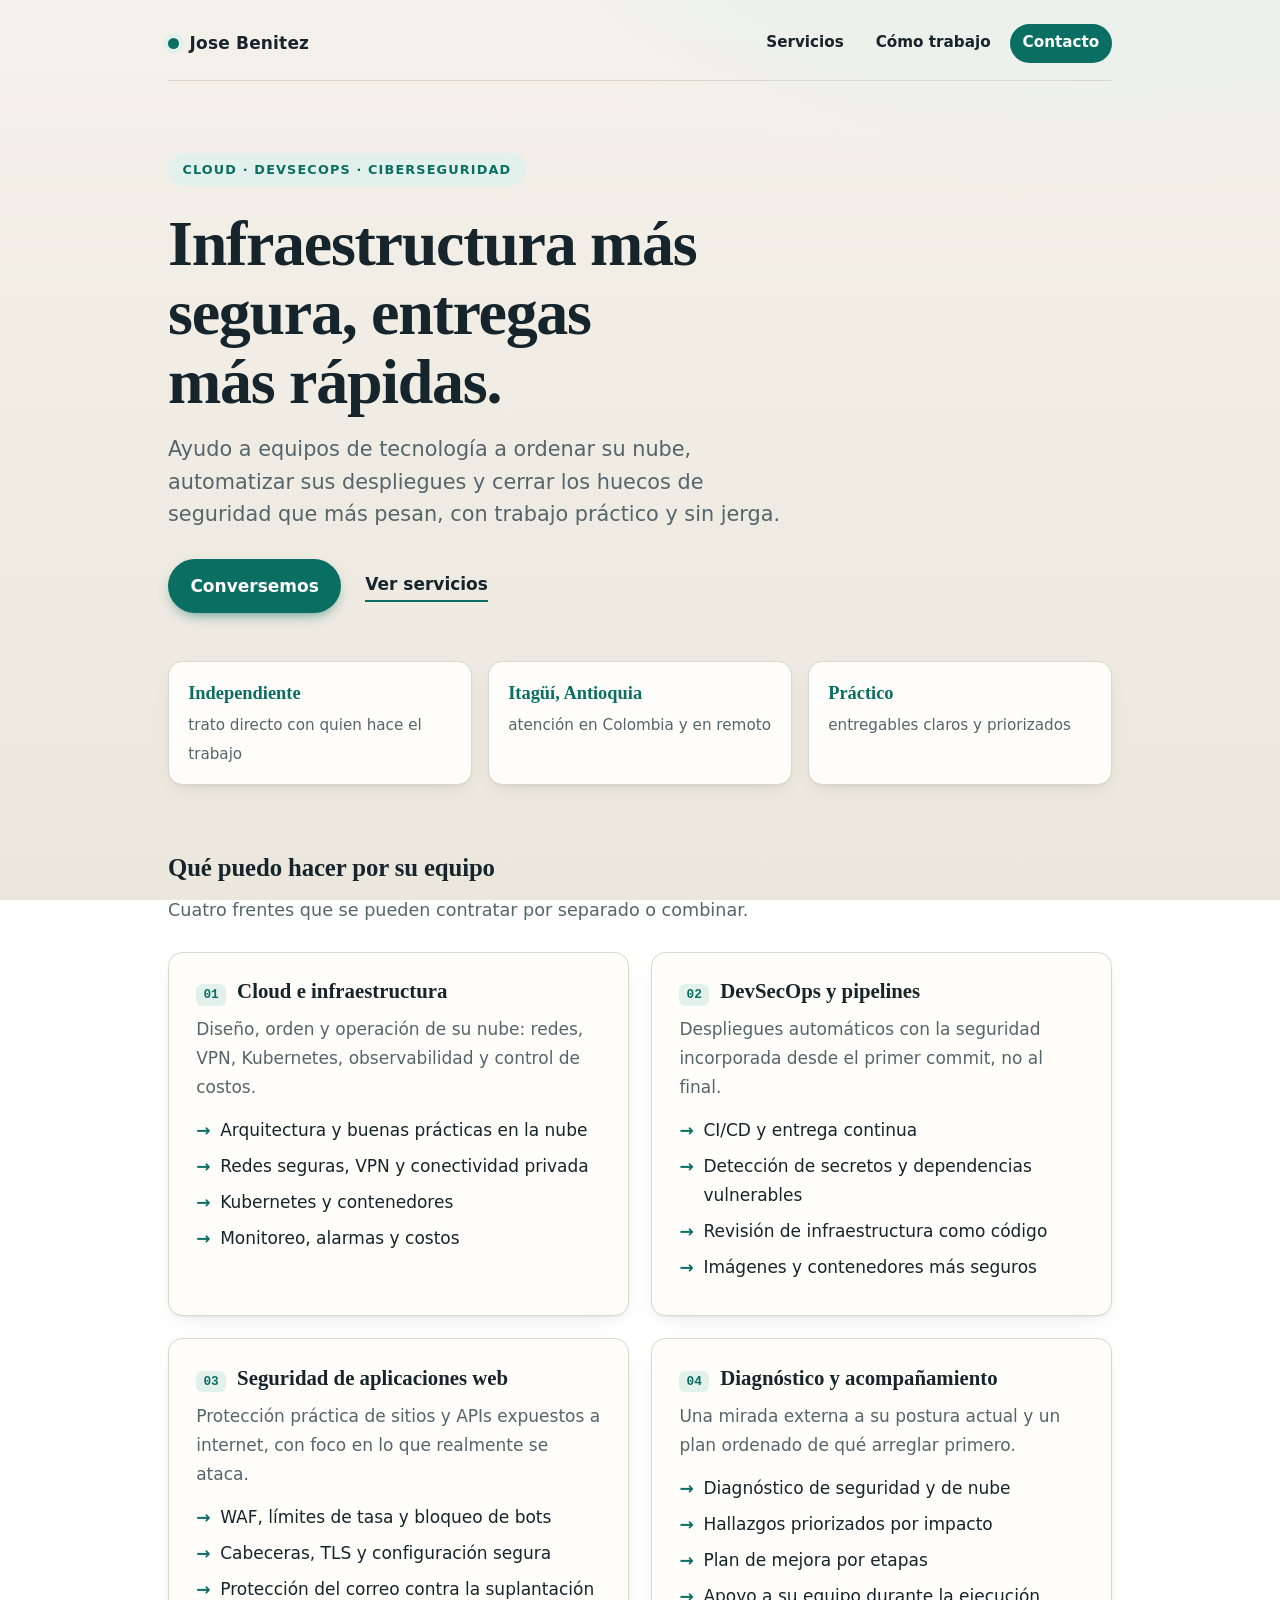
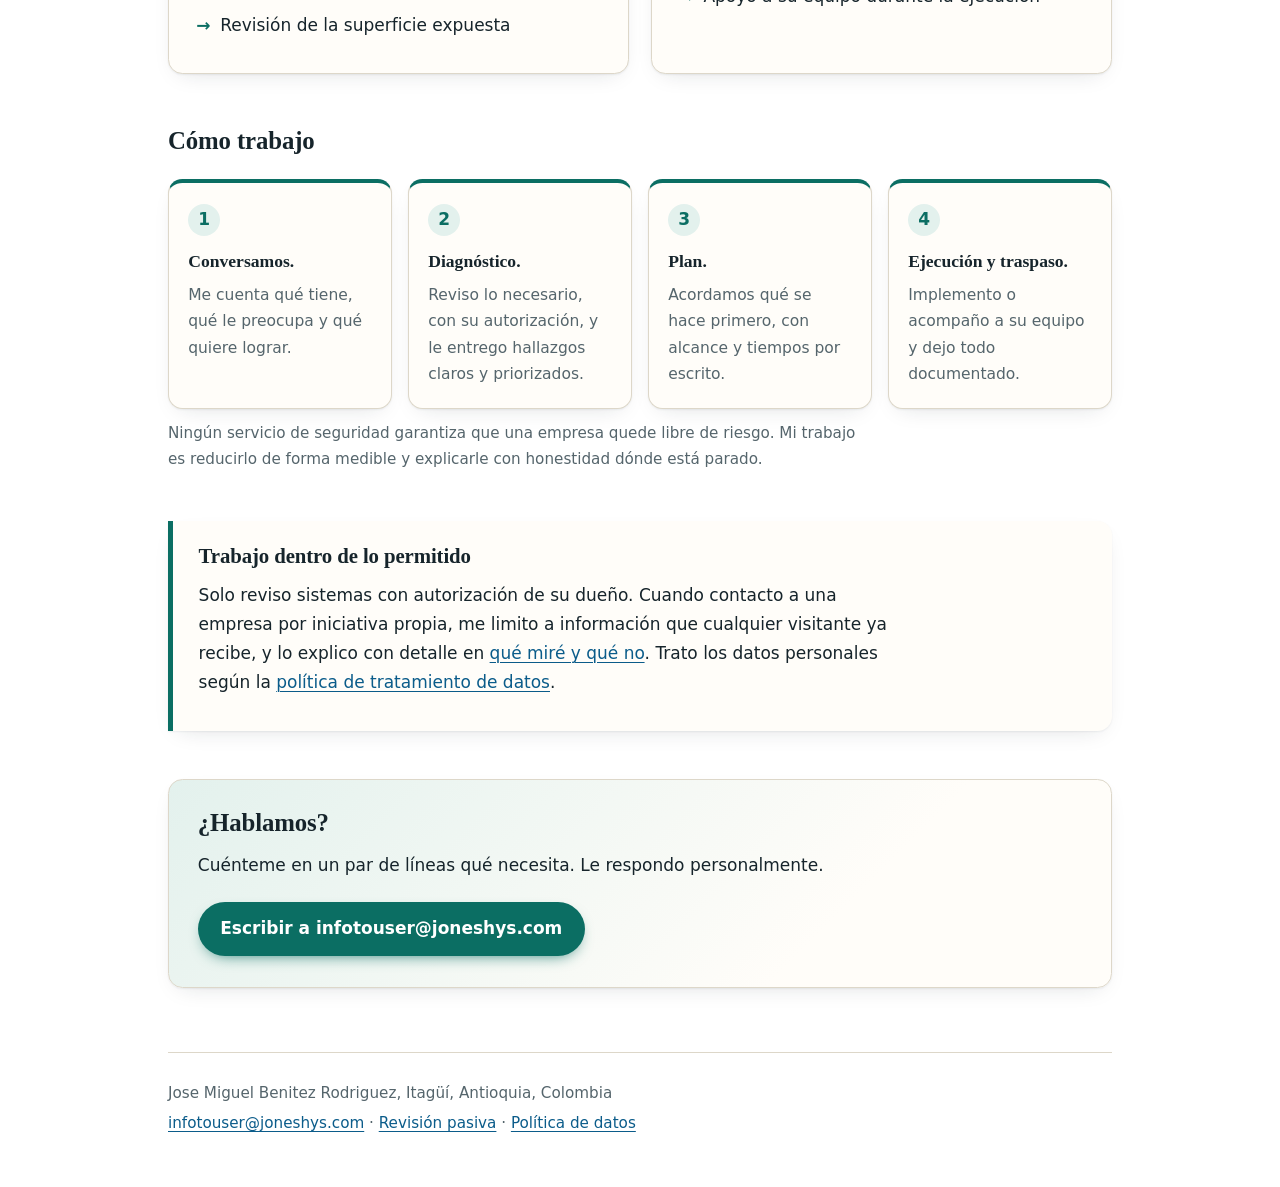
==== commit 09557be8: "Landing comercial de servicios; la explicación de la revisión pasa a revision.html index.html ahora " ====
--- a/index.html
+++ b/index.html
@@ -5,85 +5,112 @@
 <meta name="viewport" content="width=device-width, initial-scale=1">
 <meta http-equiv="Content-Security-Policy" content="default-src 'none'; style-src 'self'; img-src 'self'; base-uri 'none'; form-action 'none'">
 <meta name="referrer" content="no-referrer">
-<!-- BORRADOR: NO PUBLICAR hasta que el abogado revise estos textos (Q2, Q3) y se rellenen TODOS los [MARCADORES]. Al publicar, quitar noindex solo si joneshys lo decide. -->
+<!-- BORRADOR COMERCIAL: noindex hasta que joneshys decida publicarla y Los Abelardos + Ciso aprueben los textos. CONFIRMAR: lista de servicios, tecnologías y correo de contacto. Sin precios, clientes ni testimonios inventados. -->
 <meta name="robots" content="noindex">
-<title>Revisión pasiva de presencia pública</title>
-<meta name="description" content="Qué es la revisión pasiva que hace Jose Miguel Benitez Rodriguez, qué mira exactamente, qué no hace y cómo pedir que no se vuelva a escribir a su empresa.">
+<title>Jose Benitez · Cloud, DevSecOps y ciberseguridad</title>
+<meta name="description" content="Servicios independientes de cloud, DevSecOps y ciberseguridad para empresas que quieren operar más seguro y entregar más rápido. Itagüí, Antioquia, Colombia.">
 <link rel="stylesheet" href="style.css">
 </head>
 <body>
 <div class="pagina">
   <header class="cabecera">
-    <p class="sitio">Revisión pasiva de presencia pública</p>
-    <p class="firma">Jose Miguel Benitez Rodriguez, Itagüí, Antioquia, Colombia</p>
+    <p class="sitio">Jose Benitez</p>
+    <nav class="menu" aria-label="Secciones">
+      <a href="#servicios">Servicios</a>
+      <a href="#metodo">Cómo trabajo</a>
+      <a href="#contacto" class="menu-cta">Contacto</a>
+    </nav>
   </header>
 
-  <p class="borrador" role="note"><strong>Borrador.</strong> Texto pendiente de revisión legal. No lo publique ni lo enlace hasta completar los marcadores entre corchetes.</p>
-
   <main>
-    <section class="portada inicio">
-      <h1>Qué miré en su sitio y qué no</h1>
-      <p class="lead">Si llegó aquí desde un mensaje mío o desde el registro de su servidor, esta página le explica quién soy, qué pedí exactamente a su sitio y cómo pedirme que no vuelva a escribirle.</p>
-      <p>Soy profesional independiente en cloud, DevSecOps y ciberseguridad. Reviso, una sola vez por empresa, información que cualquier visitante de internet ya recibe, y comparto algunas observaciones útiles, sin costo, con quien responda. No es una auditoría ni una certificación, y no garantiza que una empresa esté segura.</p>
+    <section class="portada hero">
+      <p class="etiqueta">Cloud · DevSecOps · Ciberseguridad</p>
+      <h1>Infraestructura más segura, entregas más rápidas.</h1>
+      <p class="lead">Ayudo a equipos de tecnología a ordenar su nube, automatizar sus despliegues y cerrar los huecos de seguridad que más pesan, con trabajo práctico y sin jerga.</p>
+      <div class="acciones">
+        <a class="boton" href="mailto:infotouser@joneshys.com?subject=Quiero%20conversar%20sobre%20servicios">Conversemos</a>
+        <a class="enlace-sec" href="#servicios">Ver servicios</a>
+      </div>
+      <ul class="datos-rapidos" aria-label="Datos clave">
+        <li><b>Independiente</b><span>trato directo con quien hace el trabajo</span></li>
+        <li><b>Itagüí, Antioquia</b><span>atención en Colombia y en remoto</span></li>
+        <li><b>Práctico</b><span>entregables claros y priorizados</span></li>
+      </ul>
     </section>
 
-    <div class="doble">
-      <section class="bloque miro" aria-labelledby="miro-t">
-        <h2 id="miro-t">Lo que miré</h2>
-        <ul>
-          <li>La página principal: sus cabeceras de seguridad y si publica un contacto.</li>
-          <li>El certificado del sitio: su vigencia y quién lo emitió.</li>
-          <li>Que la dirección sin cifrar redirija a la cifrada.</li>
-          <li>Los registros públicos de DNS del dominio.</li>
-          <li>Los registros que protegen su correo contra la suplantación.</li>
-          <li>Si el sitio muestra la versión de su software: solo «sí» o «no», sin guardar cuál.</li>
-        </ul>
-      </section>
-      <section class="bloque nohago" aria-labelledby="no-t">
-        <h2 id="no-t">Lo que no hago</h2>
-        <ul>
-          <li>Iniciar sesión o usar credenciales.</li>
-          <li>Evadir ninguna protección, ni probar contraseñas o rutas ocultas.</li>
-          <li>Escanear puertos ni descargar archivos de su sitio.</li>
-          <li>Usar formularios, rastrear páginas o enviar correo de prueba a su servidor.</li>
-          <li>Guardar el contenido de sus páginas: solo anoto «bien», «mejorable» o «no aplica» por punto.</li>
-        </ul>
-        <p class="nota">Si por casualidad apareciera algo que no debería ser público, me detengo, no lo abro ni lo guardo, y no lo uso.</p>
-      </section>
-    </div>
-
-    <section aria-labelledby="registro-t">
-      <h2 id="registro-t">Lo que su servidor registró</h2>
-      <div class="registro">
-        <p>Estas son las peticiones, en este orden. Son las que haría un navegador y un resolvedor de DNS corrientes.</p>
-        <ul>
-          <li><b>GET http://su-dominio/</b><span>la página principal; si redirige a HTTPS, la sigo, hasta dos saltos dentro de su dominio</span></li>
-          <li><b>GET https://su-dominio/</b><span>cabeceras de seguridad y contacto publicado, en una sola respuesta</span></li>
-          <li><b>TLS, en esa misma conexión</b><span>vigencia y emisor del certificado; no pruebo versiones</span></li>
-          <li><b>DNS A, AAAA, MX, TXT, CAA, NS</b><span>registros públicos del dominio, por un resolvedor público</span></li>
-          <li><b>DNS TXT de _dmarc y _mta-sts</b><span>protección del correo contra la suplantación</span></li>
-        </ul>
+    <section id="servicios" aria-labelledby="serv-t">
+      <h2 id="serv-t">Qué puedo hacer por su equipo</h2>
+      <p class="intro">Cuatro frentes que se pueden contratar por separado o combinar.</p>
+      <div class="servicios">
+        <article class="tarjeta">
+          <h3><span class="num">01</span> Cloud e infraestructura</h3>
+          <p>Diseño, orden y operación de su nube: redes, VPN, Kubernetes, observabilidad y control de costos.</p>
+          <ul>
+            <li>Arquitectura y buenas prácticas en la nube</li>
+            <li>Redes seguras, VPN y conectividad privada</li>
+            <li>Kubernetes y contenedores</li>
+            <li>Monitoreo, alarmas y costos</li>
+          </ul>
+        </article>
+        <article class="tarjeta">
+          <h3><span class="num">02</span> DevSecOps y pipelines</h3>
+          <p>Despliegues automáticos con la seguridad incorporada desde el primer commit, no al final.</p>
+          <ul>
+            <li>CI/CD y entrega continua</li>
+            <li>Detección de secretos y dependencias vulnerables</li>
+            <li>Revisión de infraestructura como código</li>
+            <li>Imágenes y contenedores más seguros</li>
+          </ul>
+        </article>
+        <article class="tarjeta">
+          <h3><span class="num">03</span> Seguridad de aplicaciones web</h3>
+          <p>Protección práctica de sitios y APIs expuestos a internet, con foco en lo que realmente se ataca.</p>
+          <ul>
+            <li>WAF, límites de tasa y bloqueo de bots</li>
+            <li>Cabeceras, TLS y configuración segura</li>
+            <li>Protección del correo contra la suplantación</li>
+            <li>Revisión de la superficie expuesta</li>
+          </ul>
+        </article>
+        <article class="tarjeta">
+          <h3><span class="num">04</span> Diagnóstico y acompañamiento</h3>
+          <p>Una mirada externa a su postura actual y un plan ordenado de qué arreglar primero.</p>
+          <ul>
+            <li>Diagnóstico de seguridad y de nube</li>
+            <li>Hallazgos priorizados por impacto</li>
+            <li>Plan de mejora por etapas</li>
+            <li>Apoyo a su equipo durante la ejecución</li>
+          </ul>
+        </article>
       </div>
-      <p class="nota">Una sola pasada, a ritmo lento y sin reintentos. Mis peticiones se identifican con mi nombre, esta dirección y mi correo de contacto, y salen de mi conexión de internet, sin ocultar el origen. Si su sitio responde con un bloqueo, paro.</p>
     </section>
 
-    <section aria-labelledby="datos-t">
-      <h2 id="datos-t">Qué datos tengo y por cuánto tiempo</h2>
-      <p>Solo datos de contacto profesional de la empresa (por ejemplo, un correo genérico publicado en su sitio), el resultado de la revisión y, si responde, su respuesta. No vendo ni comparto estos datos. Los conservo [PLAZO] y los borro después, salvo que exista una queja o un requerimiento. Detalles en la <a href="politica.html">política de tratamiento de datos</a>.</p>
+    <section id="metodo" aria-labelledby="met-t">
+      <h2 id="met-t">Cómo trabajo</h2>
+      <ol class="pasos">
+        <li><b>Conversamos.</b><span>Me cuenta qué tiene, qué le preocupa y qué quiere lograr.</span></li>
+        <li><b>Diagnóstico.</b><span>Reviso lo necesario, con su autorización, y le entrego hallazgos claros y priorizados.</span></li>
+        <li><b>Plan.</b><span>Acordamos qué se hace primero, con alcance y tiempos por escrito.</span></li>
+        <li><b>Ejecución y traspaso.</b><span>Implemento o acompaño a su equipo y dejo todo documentado.</span></li>
+      </ol>
+      <p class="nota">Ningún servicio de seguridad garantiza que una empresa quede libre de riesgo. Mi trabajo es reducirlo de forma medible y explicarle con honestidad dónde está parado.</p>
     </section>
 
-    <section class="baja" aria-labelledby="baja-t">
-      <h2 id="baja-t">Pedir que no se vuelva a escribir a su empresa</h2>
-      <p>Escriba con el asunto «BAJA» e indique solo el dominio de su empresa. Lo atiendo de inmediato, anoto el dominio para no volver a escribir y borro el correo con el que me contactó.</p>
-      <a class="boton" href="mailto:infotouser@joneshys.com?subject=BAJA">Pedir la baja</a>
-      <p class="nota">También puede escribir a infotouser@joneshys.com para cualquier otra duda sobre esta revisión.</p>
+    <section class="confianza" aria-labelledby="conf-t">
+      <h2 id="conf-t">Trabajo dentro de lo permitido</h2>
+      <p>Solo reviso sistemas con autorización de su dueño. Cuando contacto a una empresa por iniciativa propia, me limito a información que cualquier visitante ya recibe, y lo explico con detalle en <a href="revision.html">qué miré y qué no</a>. Trato los datos personales según la <a href="politica.html">política de tratamiento de datos</a>.</p>
+    </section>
+
+    <section id="contacto" class="baja contacto" aria-labelledby="cont-t">
+      <h2 id="cont-t">¿Hablamos?</h2>
+      <p>Cuénteme en un par de líneas qué necesita. Le respondo personalmente.</p>
+      <a class="boton" href="mailto:infotouser@joneshys.com?subject=Quiero%20conversar%20sobre%20servicios">Escribir a infotouser@joneshys.com</a>
     </section>
   </main>
 
   <footer class="pie">
     <p>Jose Miguel Benitez Rodriguez, Itagüí, Antioquia, Colombia</p>
-    <p><a href="mailto:infotouser@joneshys.com">infotouser@joneshys.com</a></p>
-    <p>Actualizado: [FECHA]</p>
+    <p><a href="mailto:infotouser@joneshys.com">infotouser@joneshys.com</a> · <a href="revision.html">Revisión pasiva</a> · <a href="politica.html">Política de datos</a></p>
   </footer>
 </div>
 </body>
--- a/style.css
+++ b/style.css
@@ -149,6 +149,61 @@
 dl.datos dd{margin:.25rem 0 0}
 main > section[aria-labelledby]:not(.baja):not(.portada) > p:not(.nota){max-width:44rem}
 
+/* Landing comercial */
+.menu{display:flex;gap:.4rem;align-items:center;flex-wrap:wrap}
+.menu a{color:var(--tinta);text-decoration:none;font-weight:600;font-size:.95rem;padding:.4rem .8rem;border-radius:999px}
+.menu a:hover{background:var(--acento-fondo)}
+.menu .menu-cta{background:var(--acento);color:#fff}
+.menu .menu-cta:hover{background:var(--acento);filter:brightness(1.1)}
+@media (prefers-color-scheme:dark){.menu .menu-cta{color:#07201c}}
+.hero{padding:4.5rem 0 1rem}
+.hero .etiqueta{
+  display:inline-block;font-size:.8rem;font-weight:700;letter-spacing:.09em;text-transform:uppercase;
+  color:var(--acento);background:var(--acento-fondo);border-radius:999px;padding:.35rem .9rem;margin:0 0 1.4rem;
+}
+.hero h1{max-width:20ch;font-size:clamp(2.3rem,6vw,4rem)}
+.acciones{display:flex;flex-wrap:wrap;gap:1rem 1.5rem;align-items:center;margin:1.8rem 0 0;max-width:none}
+.acciones .boton{margin:0}
+.enlace-sec{font-weight:700;color:var(--tinta);text-decoration:none;border-bottom:2px solid var(--acento);padding-bottom:.1rem}
+.enlace-sec:hover{color:var(--acento)}
+.datos-rapidos{
+  list-style:none;padding:0;margin:3rem 0 0;max-width:none;display:grid;
+  grid-template-columns:repeat(3,1fr);gap:1rem;
+}
+.datos-rapidos li{margin:0;padding:1rem 1.2rem;background:var(--papel);border:1px solid var(--linea);border-radius:var(--radio);box-shadow:var(--sombra)}
+.datos-rapidos b{display:block;font-family:var(--serif);font-size:1.15rem;color:var(--acento)}
+.datos-rapidos span{color:var(--suave);font-size:.95rem}
+.intro{color:var(--suave);font-size:1.1rem}
+.servicios{display:grid;grid-template-columns:1fr 1fr;gap:1.4rem;margin:1.6rem 0 0}
+.tarjeta{
+  background:var(--papel);border:1px solid var(--linea);border-radius:var(--radio);
+  padding:1.6rem 1.7rem;box-shadow:var(--sombra);transition:transform .2s ease,box-shadow .2s ease;
+}
+.tarjeta:hover{transform:translateY(-3px)}
+.tarjeta h3{font-family:var(--serif);font-size:1.3rem;line-height:1.25;margin:0 0 .6rem;display:flex;gap:.7rem;align-items:baseline}
+.tarjeta .num{font:700 .8rem var(--mono);color:var(--acento);background:var(--acento-fondo);border-radius:.4rem;padding:.2rem .45rem}
+.tarjeta p{margin:.3rem 0 .9rem;color:var(--suave)}
+.tarjeta ul{list-style:none;padding:0;margin:0;max-width:none}
+.tarjeta li{position:relative;padding-left:1.5rem;margin:.45rem 0}
+.tarjeta li::before{content:"→";position:absolute;left:0;color:var(--acento);font-weight:700}
+.pasos{list-style:none;counter-reset:p;padding:0;margin:1.4rem 0 0;max-width:none;display:grid;grid-template-columns:repeat(4,1fr);gap:1rem}
+.pasos li{counter-increment:p;margin:0;padding:1.3rem 1.2rem;background:var(--papel);border:1px solid var(--linea);border-top:4px solid var(--acento);border-radius:var(--radio);box-shadow:var(--sombra)}
+.pasos li::before{content:counter(p);display:grid;place-items:center;width:2rem;height:2rem;border-radius:50%;background:var(--acento-fondo);color:var(--acento);font-weight:800;margin-bottom:.7rem}
+.pasos b{display:block;font-family:var(--serif);font-size:1.1rem;margin-bottom:.3rem}
+.pasos span{color:var(--suave);font-size:.97rem;display:block}
+.confianza{margin-top:3rem;padding:1.4rem 1.6rem;border-left:5px solid var(--acento);background:var(--papel);border-radius:0 var(--radio) var(--radio) 0;box-shadow:var(--sombra)}
+.confianza h2{margin:0 0 .5rem;font-size:1.3rem}
+.confianza p{max-width:none}
+.contacto{text-align:left}
+@media (max-width:52rem){
+  .servicios,.pasos,.datos-rapidos{grid-template-columns:1fr 1fr}
+}
+@media (max-width:44rem){
+  .servicios,.pasos,.datos-rapidos{grid-template-columns:1fr}
+  .hero{padding-top:2.5rem}
+  .menu a:not(.menu-cta){display:none}
+}
+
 /* Pie */
 .pie{margin-top:4rem;padding:1.5rem 0 3rem;border-top:1px solid var(--linea);color:var(--suave);font-size:.95rem}
 .pie p{margin:.25rem 0;max-width:none}
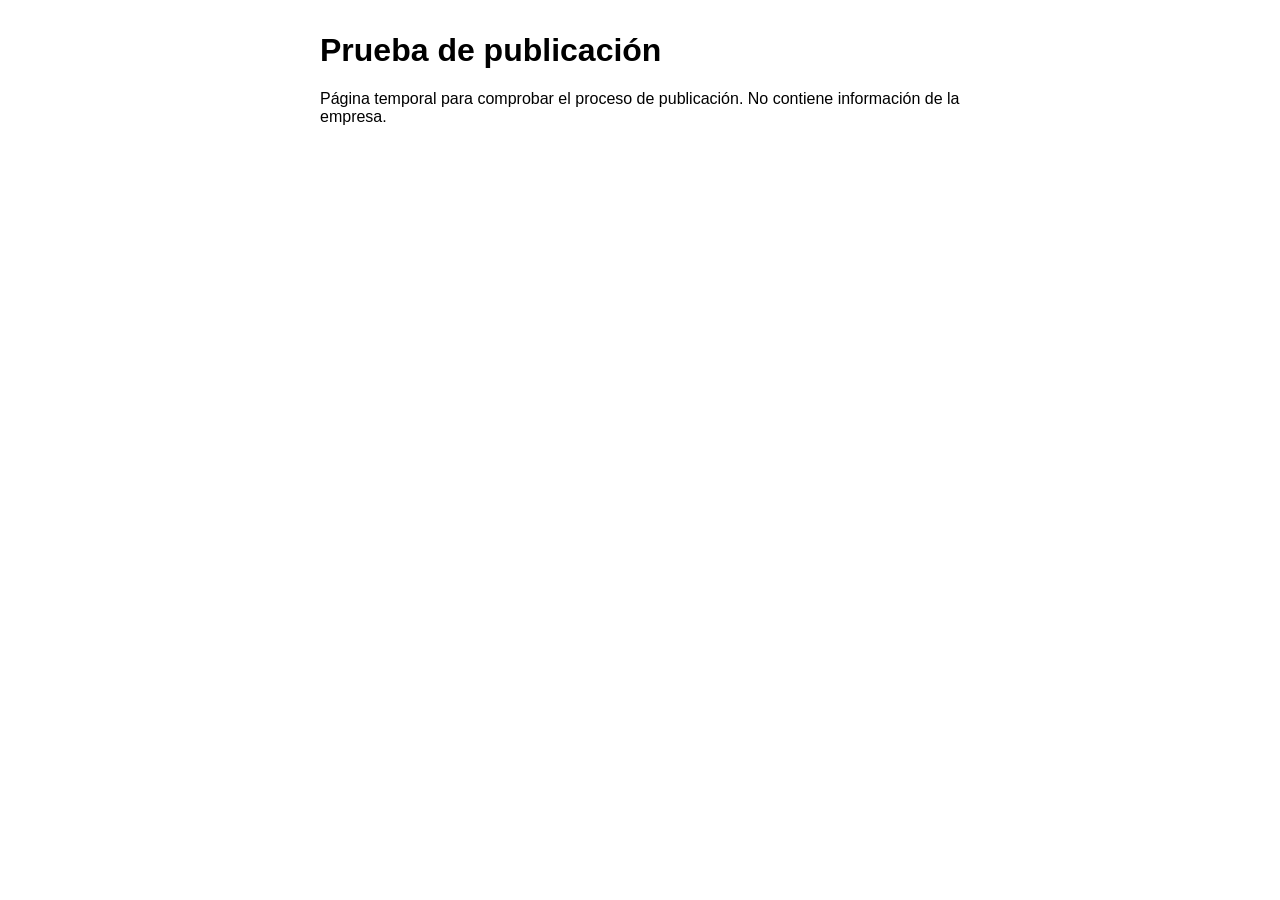
==== commit 033b3170: "Actualización de la landing" ====
--- a/index.html
+++ b/index.html
@@ -5,113 +5,14 @@
 <meta name="viewport" content="width=device-width, initial-scale=1">
 <meta http-equiv="Content-Security-Policy" content="default-src 'none'; style-src 'self'; img-src 'self'; base-uri 'none'; form-action 'none'">
 <meta name="referrer" content="no-referrer">
-<!-- BORRADOR COMERCIAL: noindex hasta que joneshys decida publicarla y Los Abelardos + Ciso aprueben los textos. CONFIRMAR: lista de servicios, tecnologías y correo de contacto. Sin precios, clientes ni testimonios inventados. -->
 <meta name="robots" content="noindex">
-<title>Jose Benitez · Cloud, DevSecOps y ciberseguridad</title>
-<meta name="description" content="Servicios independientes de cloud, DevSecOps y ciberseguridad para empresas que quieren operar más seguro y entregar más rápido. Itagüí, Antioquia, Colombia.">
+<title>Prueba de publicación</title>
 <link rel="stylesheet" href="style.css">
 </head>
 <body>
-<div class="pagina">
-  <header class="cabecera">
-    <p class="sitio">Jose Benitez</p>
-    <nav class="menu" aria-label="Secciones">
-      <a href="#servicios">Servicios</a>
-      <a href="#metodo">Cómo trabajo</a>
-      <a href="#contacto" class="menu-cta">Contacto</a>
-    </nav>
-  </header>
-
-  <main>
-    <section class="portada hero">
-      <p class="etiqueta">Cloud · DevSecOps · Ciberseguridad</p>
-      <h1>Infraestructura más segura, entregas más rápidas.</h1>
-      <p class="lead">Ayudo a equipos de tecnología a ordenar su nube, automatizar sus despliegues y cerrar los huecos de seguridad que más pesan, con trabajo práctico y sin jerga.</p>
-      <div class="acciones">
-        <a class="boton" href="mailto:infotouser@joneshys.com?subject=Quiero%20conversar%20sobre%20servicios">Conversemos</a>
-        <a class="enlace-sec" href="#servicios">Ver servicios</a>
-      </div>
-      <ul class="datos-rapidos" aria-label="Datos clave">
-        <li><b>Independiente</b><span>trato directo con quien hace el trabajo</span></li>
-        <li><b>Itagüí, Antioquia</b><span>atención en Colombia y en remoto</span></li>
-        <li><b>Práctico</b><span>entregables claros y priorizados</span></li>
-      </ul>
-    </section>
-
-    <section id="servicios" aria-labelledby="serv-t">
-      <h2 id="serv-t">Qué puedo hacer por su equipo</h2>
-      <p class="intro">Cuatro frentes que se pueden contratar por separado o combinar.</p>
-      <div class="servicios">
-        <article class="tarjeta">
-          <h3><span class="num">01</span> Cloud e infraestructura</h3>
-          <p>Diseño, orden y operación de su nube: redes, VPN, Kubernetes, observabilidad y control de costos.</p>
-          <ul>
-            <li>Arquitectura y buenas prácticas en la nube</li>
-            <li>Redes seguras, VPN y conectividad privada</li>
-            <li>Kubernetes y contenedores</li>
-            <li>Monitoreo, alarmas y costos</li>
-          </ul>
-        </article>
-        <article class="tarjeta">
-          <h3><span class="num">02</span> DevSecOps y pipelines</h3>
-          <p>Despliegues automáticos con la seguridad incorporada desde el primer commit, no al final.</p>
-          <ul>
-            <li>CI/CD y entrega continua</li>
-            <li>Detección de secretos y dependencias vulnerables</li>
-            <li>Revisión de infraestructura como código</li>
-            <li>Imágenes y contenedores más seguros</li>
-          </ul>
-        </article>
-        <article class="tarjeta">
-          <h3><span class="num">03</span> Seguridad de aplicaciones web</h3>
-          <p>Protección práctica de sitios y APIs expuestos a internet, con foco en lo que realmente se ataca.</p>
-          <ul>
-            <li>WAF, límites de tasa y bloqueo de bots</li>
-            <li>Cabeceras, TLS y configuración segura</li>
-            <li>Protección del correo contra la suplantación</li>
-            <li>Revisión de la superficie expuesta</li>
-          </ul>
-        </article>
-        <article class="tarjeta">
-          <h3><span class="num">04</span> Diagnóstico y acompañamiento</h3>
-          <p>Una mirada externa a su postura actual y un plan ordenado de qué arreglar primero.</p>
-          <ul>
-            <li>Diagnóstico de seguridad y de nube</li>
-            <li>Hallazgos priorizados por impacto</li>
-            <li>Plan de mejora por etapas</li>
-            <li>Apoyo a su equipo durante la ejecución</li>
-          </ul>
-        </article>
-      </div>
-    </section>
-
-    <section id="metodo" aria-labelledby="met-t">
-      <h2 id="met-t">Cómo trabajo</h2>
-      <ol class="pasos">
-        <li><b>Conversamos.</b><span>Me cuenta qué tiene, qué le preocupa y qué quiere lograr.</span></li>
-        <li><b>Diagnóstico.</b><span>Reviso lo necesario, con su autorización, y le entrego hallazgos claros y priorizados.</span></li>
-        <li><b>Plan.</b><span>Acordamos qué se hace primero, con alcance y tiempos por escrito.</span></li>
-        <li><b>Ejecución y traspaso.</b><span>Implemento o acompaño a su equipo y dejo todo documentado.</span></li>
-      </ol>
-      <p class="nota">Ningún servicio de seguridad garantiza que una empresa quede libre de riesgo. Mi trabajo es reducirlo de forma medible y explicarle con honestidad dónde está parado.</p>
-    </section>
-
-    <section class="confianza" aria-labelledby="conf-t">
-      <h2 id="conf-t">Trabajo dentro de lo permitido</h2>
-      <p>Solo reviso sistemas con autorización de su dueño. Cuando contacto a una empresa por iniciativa propia, me limito a información que cualquier visitante ya recibe, y lo explico con detalle en <a href="revision.html">qué miré y qué no</a>. Trato los datos personales según la <a href="politica.html">política de tratamiento de datos</a>.</p>
-    </section>
-
-    <section id="contacto" class="baja contacto" aria-labelledby="cont-t">
-      <h2 id="cont-t">¿Hablamos?</h2>
-      <p>Cuénteme en un par de líneas qué necesita. Le respondo personalmente.</p>
-      <a class="boton" href="mailto:infotouser@joneshys.com?subject=Quiero%20conversar%20sobre%20servicios">Escribir a infotouser@joneshys.com</a>
-    </section>
-  </main>
-
-  <footer class="pie">
-    <p>Jose Miguel Benitez Rodriguez, Itagüí, Antioquia, Colombia</p>
-    <p><a href="mailto:infotouser@joneshys.com">infotouser@joneshys.com</a> · <a href="revision.html">Revisión pasiva</a> · <a href="politica.html">Política de datos</a></p>
-  </footer>
-</div>
+<main>
+<h1>Prueba de publicación</h1>
+<p>Página temporal para comprobar el proceso de publicación. No contiene información de la empresa.</p>
+</main>
 </body>
 </html>
--- a/style.css
+++ b/style.css
@@ -1,231 +1 @@
-/* Landing de la revisión pasiva. Sin JavaScript, sin fuentes ni recursos externos. Compatible con CSP default-src 'none'; style-src 'self'; img-src 'self'. */
-:root{
-  color-scheme:light dark;
-  --fondo:#f4f1ea;--fondo-2:#ebe7dd;--papel:#fffdf9;--tinta:#16242b;--suave:#55656c;--linea:#ddd7c9;
-  --acento:#0b6e63;--acento-2:#0d8a7c;--acento-fondo:#e3f1ed;
-  --no:#9a3b2e;--no-fondo:#f7e9e5;
-  --registro:#0f2a33;--registro-barra:#0a1d24;--registro-texto:#d7e6ea;--registro-suave:#8fb0b9;--registro-linea:#24404a;
-  --enlace:#0b5c8a;
-  --aviso:#fff3cd;--aviso-texto:#4a3b00;--aviso-linea:#e0c46c;
-  --sombra:0 1px 2px rgba(22,36,43,.06),0 8px 24px -12px rgba(22,36,43,.18);
-  --radio:.9rem;
-  --serif:"Iowan Old Style","Palatino Linotype",Charter,"Book Antiqua",Georgia,serif;
-  --sans:system-ui,-apple-system,"Segoe UI",Roboto,"Helvetica Neue",Arial,sans-serif;
-  --mono:ui-monospace,"SFMono-Regular",Menlo,Consolas,monospace;
-}
-@media (prefers-color-scheme:dark){:root{
-  --fondo:#0d1519;--fondo-2:#111c21;--papel:#15232a;--tinta:#e8eff1;--suave:#9db0b8;--linea:#26363e;
-  --acento:#5cc9b8;--acento-2:#7ad8c9;--acento-fondo:#12302d;
-  --no:#e59a8d;--no-fondo:#35201c;
-  --registro:#0a1418;--registro-barra:#071014;--registro-texto:#d2e4e8;--registro-suave:#7fa3ad;--registro-linea:#1f343c;
-  --enlace:#8cc6ea;
-  --aviso:#3a3000;--aviso-texto:#ffe9a0;--aviso-linea:#7a6500;
-  --sombra:0 1px 2px rgba(0,0,0,.4),0 10px 28px -14px rgba(0,0,0,.6);}}
-
-*{box-sizing:border-box}
-html{font-size:100%;-webkit-text-size-adjust:100%;scroll-behavior:smooth}
-body{
-  margin:0;color:var(--tinta);font:1.0625rem/1.7 var(--sans);
-  background:
-    radial-gradient(60rem 28rem at 85% -8rem,var(--acento-fondo),transparent 70%),
-    linear-gradient(180deg,var(--fondo),var(--fondo-2));
-  background-attachment:fixed;min-height:100vh;
-  -webkit-font-smoothing:antialiased;
-}
-.pagina{max-width:62rem;margin:0 auto;padding:0 1.5rem}
-a{color:var(--enlace);text-underline-offset:.2em;text-decoration-thickness:.08em}
-a:hover{text-decoration-thickness:.14em}
-a:focus-visible{outline:3px solid var(--enlace);outline-offset:3px;border-radius:3px}
-h1,h2{font-family:var(--serif);font-weight:700;color:var(--tinta);text-wrap:balance}
-h1{font-size:clamp(2.1rem,5.2vw,3.4rem);line-height:1.08;letter-spacing:-.02em;margin:0 0 1.1rem;max-width:24ch}
-h2{font-size:1.55rem;line-height:1.25;margin:3.25rem 0 .8rem;letter-spacing:-.005em}
-p,ul,dl{margin:.75rem 0;max-width:44rem}
-li{margin:.4rem 0}
-
-/* Cabecera */
-.cabecera{
-  padding:1.5rem 0 1.1rem;display:flex;flex-wrap:wrap;gap:.3rem 1rem;
-  justify-content:space-between;align-items:center;border-bottom:1px solid var(--linea);
-}
-.sitio{font-weight:700;margin:0;display:flex;align-items:center;gap:.65rem;letter-spacing:.01em}
-.sitio::before{
-  content:"";width:.7rem;height:.7rem;border-radius:50%;background:var(--acento);
-  box-shadow:0 0 0 .3rem var(--acento-fondo);flex:none;
-}
-.sitio a{color:inherit;text-decoration:none}
-.sitio a:hover{text-decoration:underline}
-.firma{color:var(--suave);margin:0;font-size:.95rem}
-
-/* Aviso de borrador */
-.borrador{
-  background:var(--aviso);color:var(--aviso-texto);border:1px solid var(--aviso-linea);
-  border-left-width:5px;border-radius:.6rem;padding:.75rem 1.1rem;margin:1.4rem 0 0;font-size:.95rem;max-width:none;
-}
-
-/* Portada */
-.portada{padding:3.75rem 0 1rem;position:relative}
-.portada.inicio::before{
-  content:"Una sola pasada · Solo lo público · Sin sorpresas";
-  display:inline-block;font-size:.8rem;font-weight:700;letter-spacing:.09em;text-transform:uppercase;
-  color:var(--acento);background:var(--acento-fondo);border-radius:999px;padding:.35rem .9rem;margin-bottom:1.4rem;
-}
-.portada .lead{font-size:1.3rem;line-height:1.55;color:var(--suave);max-width:40rem}
-.portada p:not(.lead){max-width:40rem}
-
-/* Lo que miré / no hago */
-.doble{display:grid;grid-template-columns:1fr 1fr;gap:1.4rem;margin:2.25rem 0 0}
-.bloque{
-  background:var(--papel);border:1px solid var(--linea);border-radius:var(--radio);
-  padding:1.5rem 1.6rem 1.4rem;box-shadow:var(--sombra);position:relative;overflow:hidden;
-}
-.bloque::before{content:"";position:absolute;inset:0 0 auto 0;height:5px}
-.bloque h2{margin:.2rem 0 .8rem;font-size:1.3rem}
-.bloque ul{padding:0;margin:0;list-style:none;max-width:none}
-.bloque li{padding-left:2.1rem;position:relative;margin:.65rem 0}
-.bloque li::before{
-  position:absolute;left:0;top:.18em;width:1.45rem;height:1.45rem;border-radius:50%;
-  display:grid;place-items:center;font-size:.8rem;font-weight:800;line-height:1;
-}
-.miro::before{background:linear-gradient(90deg,var(--acento),var(--acento-2))}
-.miro h2{color:var(--acento)}
-.miro li::before{content:"✓";color:var(--acento);background:var(--acento-fondo)}
-.nohago::before{background:var(--no)}
-.nohago h2{color:var(--no)}
-.nohago li::before{content:"✕";color:var(--no);background:var(--no-fondo)}
-.bloque .nota{margin:1.1rem 0 0;padding-top:.9rem;border-top:1px dashed var(--linea)}
-
-/* Registro del servidor, estilo terminal */
-.registro{
-  background:var(--registro);color:var(--registro-texto);border-radius:var(--radio);
-  margin:1.4rem 0 0;overflow:hidden;box-shadow:var(--sombra);
-}
-.registro::before{
-  content:"registro de acceso del servidor";display:block;padding:.65rem 1.1rem .65rem 4.2rem;
-  background:
-    radial-gradient(circle at 1.3rem 50%,#ff5f57 .38rem,transparent .42rem),
-    radial-gradient(circle at 2.3rem 50%,#febc2e .38rem,transparent .42rem),
-    radial-gradient(circle at 3.3rem 50%,#28c840 .38rem,transparent .42rem),
-    var(--registro-barra);
-  color:var(--registro-suave);font:.8rem/1.4 var(--mono);letter-spacing:.03em;border-bottom:1px solid var(--registro-linea);
-}
-.registro p{color:var(--registro-suave);max-width:none;margin:0;padding:1.2rem 1.5rem .4rem}
-.registro ul{
-  list-style:none;padding:.4rem 1.5rem 1.2rem;margin:0;max-width:none;
-  font-family:var(--mono);font-size:.9rem;line-height:1.55;counter-reset:paso;
-}
-.registro li{
-  display:grid;grid-template-columns:minmax(0,19rem) 1fr;gap:.25rem 1.5rem;
-  padding:.8rem 0 .8rem 2.2rem;border-top:1px solid var(--registro-linea);margin:0;position:relative;counter-increment:paso;
-}
-.registro li:first-child{border-top:0}
-.registro li::before{
-  content:counter(paso);position:absolute;left:0;top:.85rem;width:1.5rem;height:1.5rem;border-radius:50%;
-  display:grid;place-items:center;background:#16414a;color:#9fe3d6;font-size:.75rem;font-weight:700;
-}
-.registro b{font-weight:700;color:#fff;overflow-wrap:anywhere}
-.registro span{color:var(--registro-suave);font-family:var(--sans);font-size:.93rem}
-.nota{font-size:.95rem;color:var(--suave)}
-
-/* Bloque de baja: llamada a la acción */
-.baja{
-  background:linear-gradient(135deg,var(--acento-fondo),var(--papel) 70%);
-  border:1px solid var(--linea);border-radius:var(--radio);padding:1.75rem 1.8rem;margin:3rem 0 0;box-shadow:var(--sombra);
-}
-.baja h2{margin:0 0 .5rem}
-.baja p{max-width:42rem}
-.boton{
-  display:inline-block;background:var(--acento);color:#fff;font-weight:700;text-decoration:none;
-  padding:.8rem 1.4rem;border-radius:999px;margin:.6rem 0 .2rem;
-  box-shadow:0 6px 16px -8px var(--acento);transition:transform .15s ease,box-shadow .15s ease,filter .15s ease;
-}
-@media (prefers-color-scheme:dark){.boton{color:#07201c}}
-.boton:hover{transform:translateY(-2px);filter:brightness(1.08);box-shadow:0 10px 20px -10px var(--acento)}
-.boton:active{transform:none}
-.boton:focus-visible{outline:3px solid var(--tinta);outline-offset:3px}
-
-/* Política: lista de definiciones */
-dl.datos{max-width:44rem;background:var(--papel);border:1px solid var(--linea);border-radius:var(--radio);padding:.4rem 1.5rem 1.2rem;box-shadow:var(--sombra)}
-dl.datos dt{font-weight:700;margin-top:1.1rem;color:var(--acento);font-size:.85rem;letter-spacing:.08em;text-transform:uppercase}
-dl.datos dd{margin:.25rem 0 0}
-main > section[aria-labelledby]:not(.baja):not(.portada) > p:not(.nota){max-width:44rem}
-
-/* Landing comercial */
-.menu{display:flex;gap:.4rem;align-items:center;flex-wrap:wrap}
-.menu a{color:var(--tinta);text-decoration:none;font-weight:600;font-size:.95rem;padding:.4rem .8rem;border-radius:999px}
-.menu a:hover{background:var(--acento-fondo)}
-.menu .menu-cta{background:var(--acento);color:#fff}
-.menu .menu-cta:hover{background:var(--acento);filter:brightness(1.1)}
-@media (prefers-color-scheme:dark){.menu .menu-cta{color:#07201c}}
-.hero{padding:4.5rem 0 1rem}
-.hero .etiqueta{
-  display:inline-block;font-size:.8rem;font-weight:700;letter-spacing:.09em;text-transform:uppercase;
-  color:var(--acento);background:var(--acento-fondo);border-radius:999px;padding:.35rem .9rem;margin:0 0 1.4rem;
-}
-.hero h1{max-width:20ch;font-size:clamp(2.3rem,6vw,4rem)}
-.acciones{display:flex;flex-wrap:wrap;gap:1rem 1.5rem;align-items:center;margin:1.8rem 0 0;max-width:none}
-.acciones .boton{margin:0}
-.enlace-sec{font-weight:700;color:var(--tinta);text-decoration:none;border-bottom:2px solid var(--acento);padding-bottom:.1rem}
-.enlace-sec:hover{color:var(--acento)}
-.datos-rapidos{
-  list-style:none;padding:0;margin:3rem 0 0;max-width:none;display:grid;
-  grid-template-columns:repeat(3,1fr);gap:1rem;
-}
-.datos-rapidos li{margin:0;padding:1rem 1.2rem;background:var(--papel);border:1px solid var(--linea);border-radius:var(--radio);box-shadow:var(--sombra)}
-.datos-rapidos b{display:block;font-family:var(--serif);font-size:1.15rem;color:var(--acento)}
-.datos-rapidos span{color:var(--suave);font-size:.95rem}
-.intro{color:var(--suave);font-size:1.1rem}
-.servicios{display:grid;grid-template-columns:1fr 1fr;gap:1.4rem;margin:1.6rem 0 0}
-.tarjeta{
-  background:var(--papel);border:1px solid var(--linea);border-radius:var(--radio);
-  padding:1.6rem 1.7rem;box-shadow:var(--sombra);transition:transform .2s ease,box-shadow .2s ease;
-}
-.tarjeta:hover{transform:translateY(-3px)}
-.tarjeta h3{font-family:var(--serif);font-size:1.3rem;line-height:1.25;margin:0 0 .6rem;display:flex;gap:.7rem;align-items:baseline}
-.tarjeta .num{font:700 .8rem var(--mono);color:var(--acento);background:var(--acento-fondo);border-radius:.4rem;padding:.2rem .45rem}
-.tarjeta p{margin:.3rem 0 .9rem;color:var(--suave)}
-.tarjeta ul{list-style:none;padding:0;margin:0;max-width:none}
-.tarjeta li{position:relative;padding-left:1.5rem;margin:.45rem 0}
-.tarjeta li::before{content:"→";position:absolute;left:0;color:var(--acento);font-weight:700}
-.pasos{list-style:none;counter-reset:p;padding:0;margin:1.4rem 0 0;max-width:none;display:grid;grid-template-columns:repeat(4,1fr);gap:1rem}
-.pasos li{counter-increment:p;margin:0;padding:1.3rem 1.2rem;background:var(--papel);border:1px solid var(--linea);border-top:4px solid var(--acento);border-radius:var(--radio);box-shadow:var(--sombra)}
-.pasos li::before{content:counter(p);display:grid;place-items:center;width:2rem;height:2rem;border-radius:50%;background:var(--acento-fondo);color:var(--acento);font-weight:800;margin-bottom:.7rem}
-.pasos b{display:block;font-family:var(--serif);font-size:1.1rem;margin-bottom:.3rem}
-.pasos span{color:var(--suave);font-size:.97rem;display:block}
-.confianza{margin-top:3rem;padding:1.4rem 1.6rem;border-left:5px solid var(--acento);background:var(--papel);border-radius:0 var(--radio) var(--radio) 0;box-shadow:var(--sombra)}
-.confianza h2{margin:0 0 .5rem;font-size:1.3rem}
-.confianza p{max-width:none}
-.contacto{text-align:left}
-@media (max-width:52rem){
-  .servicios,.pasos,.datos-rapidos{grid-template-columns:1fr 1fr}
-}
-@media (max-width:44rem){
-  .servicios,.pasos,.datos-rapidos{grid-template-columns:1fr}
-  .hero{padding-top:2.5rem}
-  .menu a:not(.menu-cta){display:none}
-}
-
-/* Pie */
-.pie{margin-top:4rem;padding:1.5rem 0 3rem;border-top:1px solid var(--linea);color:var(--suave);font-size:.95rem}
-.pie p{margin:.25rem 0;max-width:none}
-
-@media (max-width:44rem){
-  .pagina{padding:0 1.1rem}
-  .portada{padding-top:2.5rem}
-  .doble{grid-template-columns:1fr}
-  .registro li{grid-template-columns:1fr}
-  .baja{padding:1.4rem 1.2rem}
-  h2{margin-top:2.5rem}
-}
-@media (prefers-reduced-motion:reduce){
-  html{scroll-behavior:auto}
-  .boton{transition:none}
-}
-@media print{
-  body{background:#fff;color:#000}
-  .bloque,.baja,dl.datos{box-shadow:none;background:#fff}
-  .registro{background:#fff;color:#000;border:1px solid #000;box-shadow:none}
-  .registro::before{display:none}
-  .registro b{color:#000}.registro span,.registro p{color:#333}
-  .borrador{border:1px solid #000;background:#fff;color:#000}
-  .boton{background:#fff;color:#000;border:1px solid #000;box-shadow:none}
-}
+body { font-family: sans-serif; max-width: 40rem; margin: 2rem auto; padding: 0 1rem; }
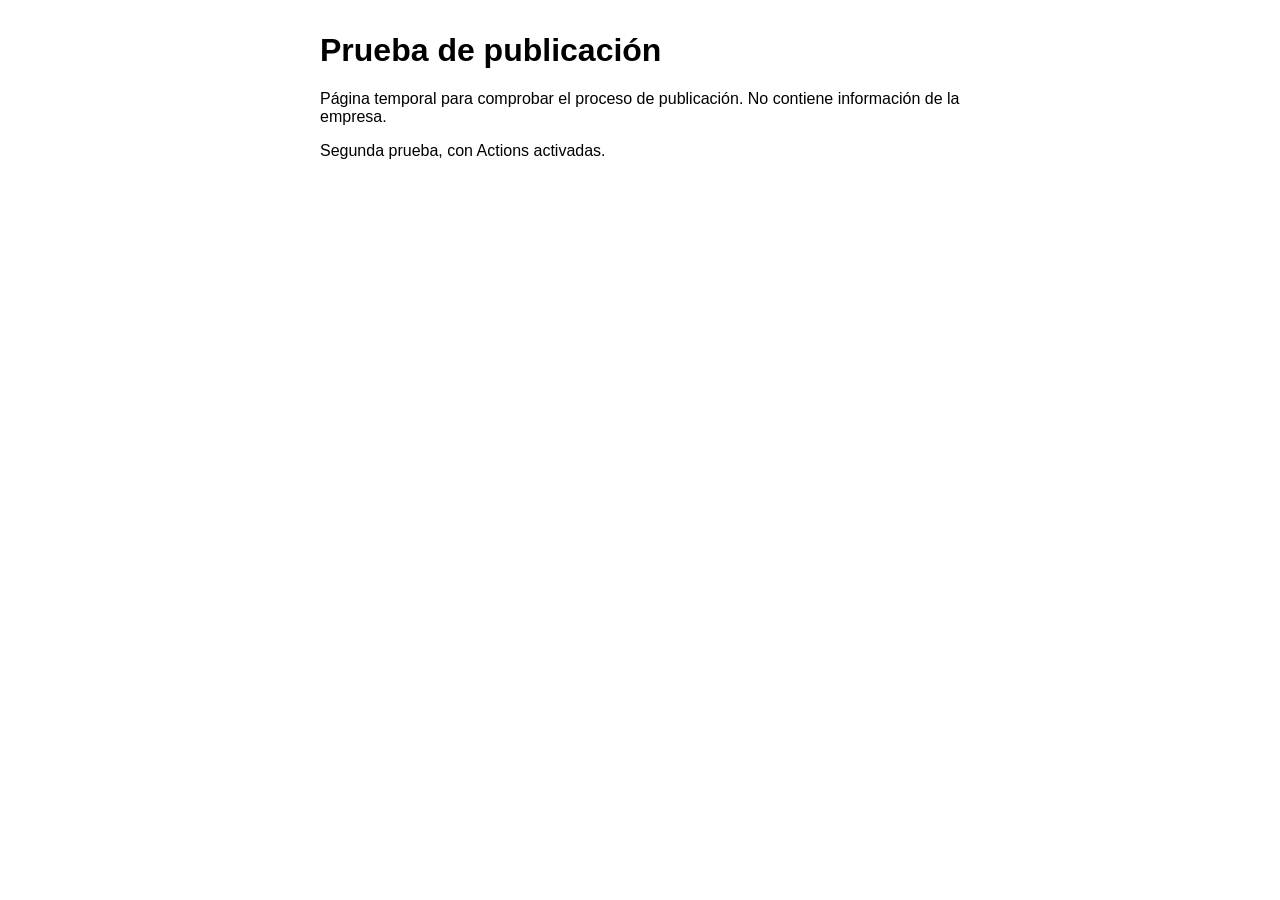
==== commit 48c85b79: "Actualización de la landing" ====
--- a/index.html
+++ b/index.html
@@ -13,6 +13,7 @@
 <main>
 <h1>Prueba de publicación</h1>
 <p>Página temporal para comprobar el proceso de publicación. No contiene información de la empresa.</p>
+<p>Segunda prueba, con Actions activadas.</p>
 </main>
 </body>
 </html>
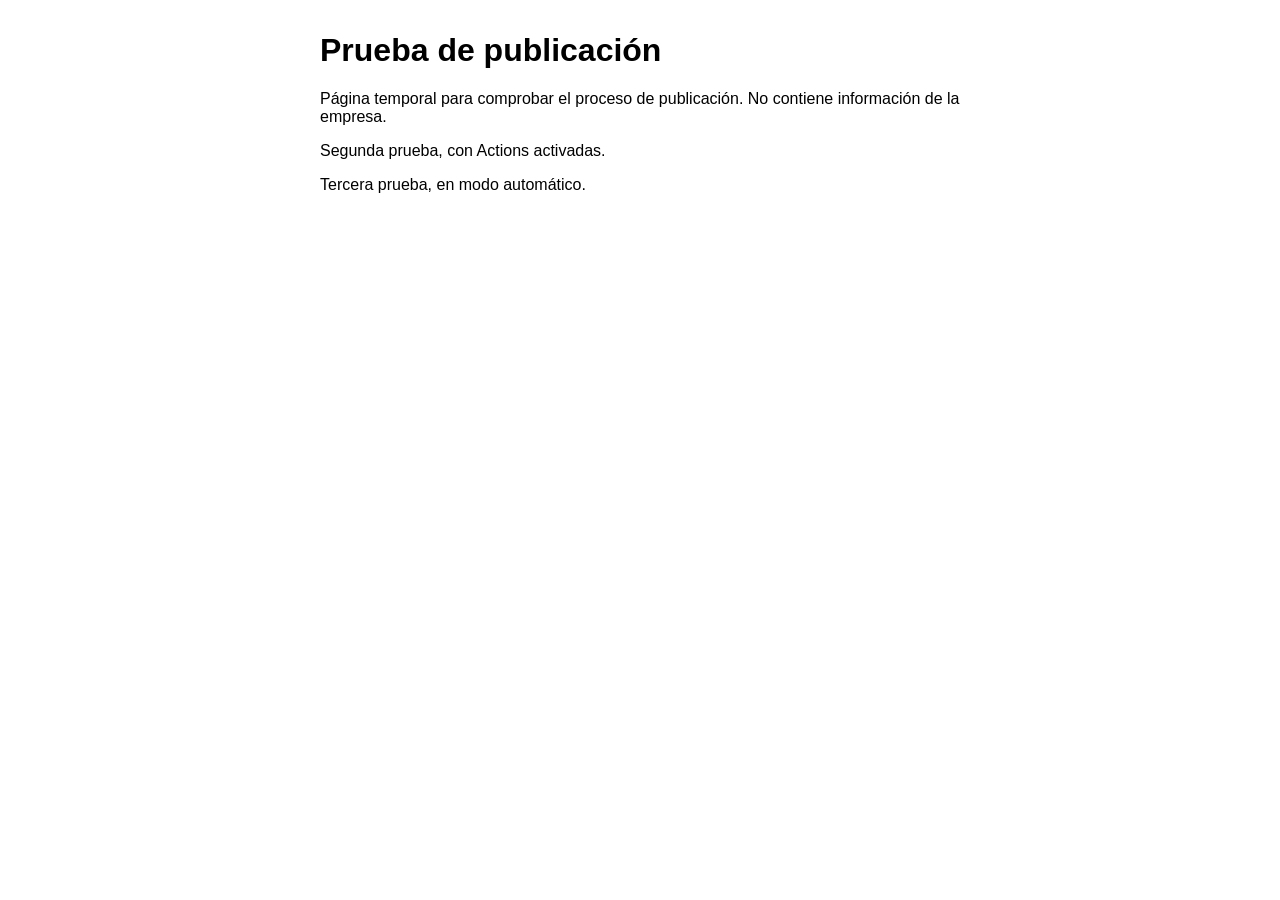
==== commit e0b83431: "Actualización de la landing" ====
--- a/index.html
+++ b/index.html
@@ -14,6 +14,7 @@
 <h1>Prueba de publicación</h1>
 <p>Página temporal para comprobar el proceso de publicación. No contiene información de la empresa.</p>
 <p>Segunda prueba, con Actions activadas.</p>
+<p>Tercera prueba, en modo automático.</p>
 </main>
 </body>
 </html>
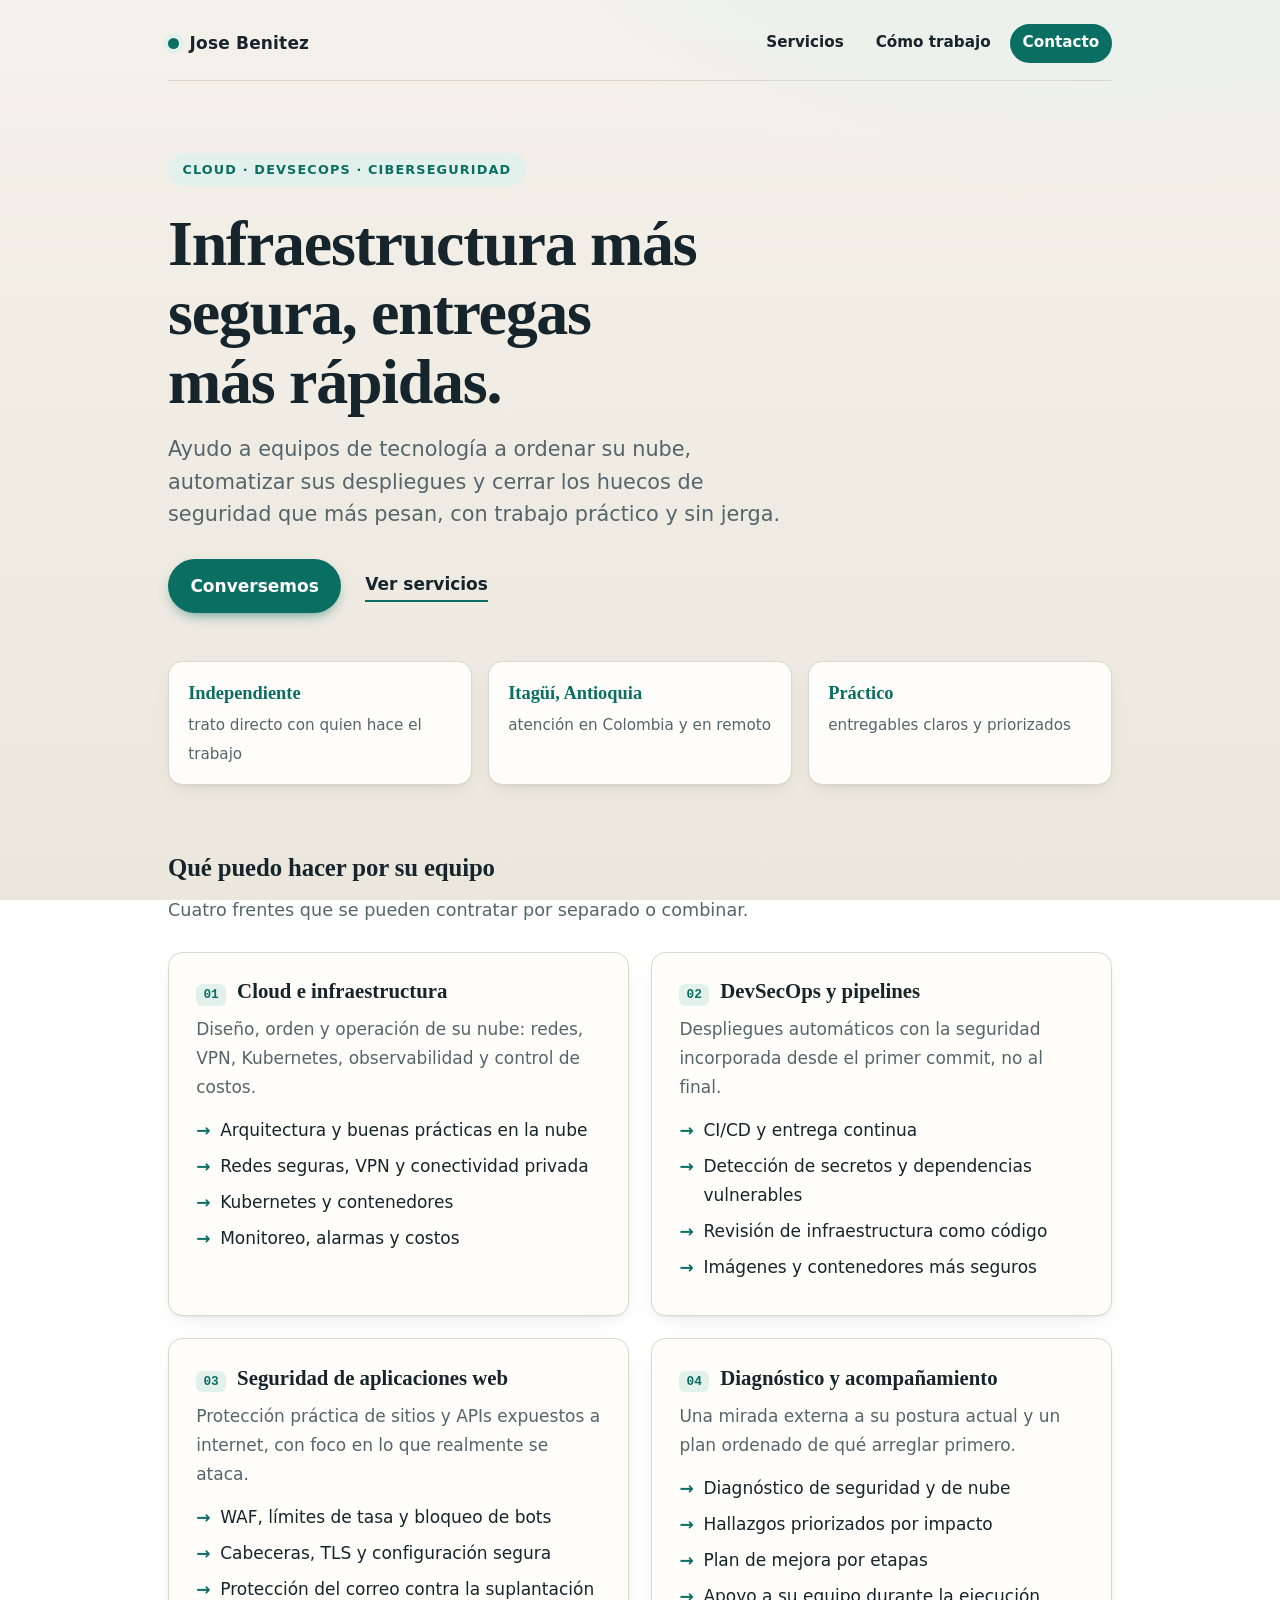
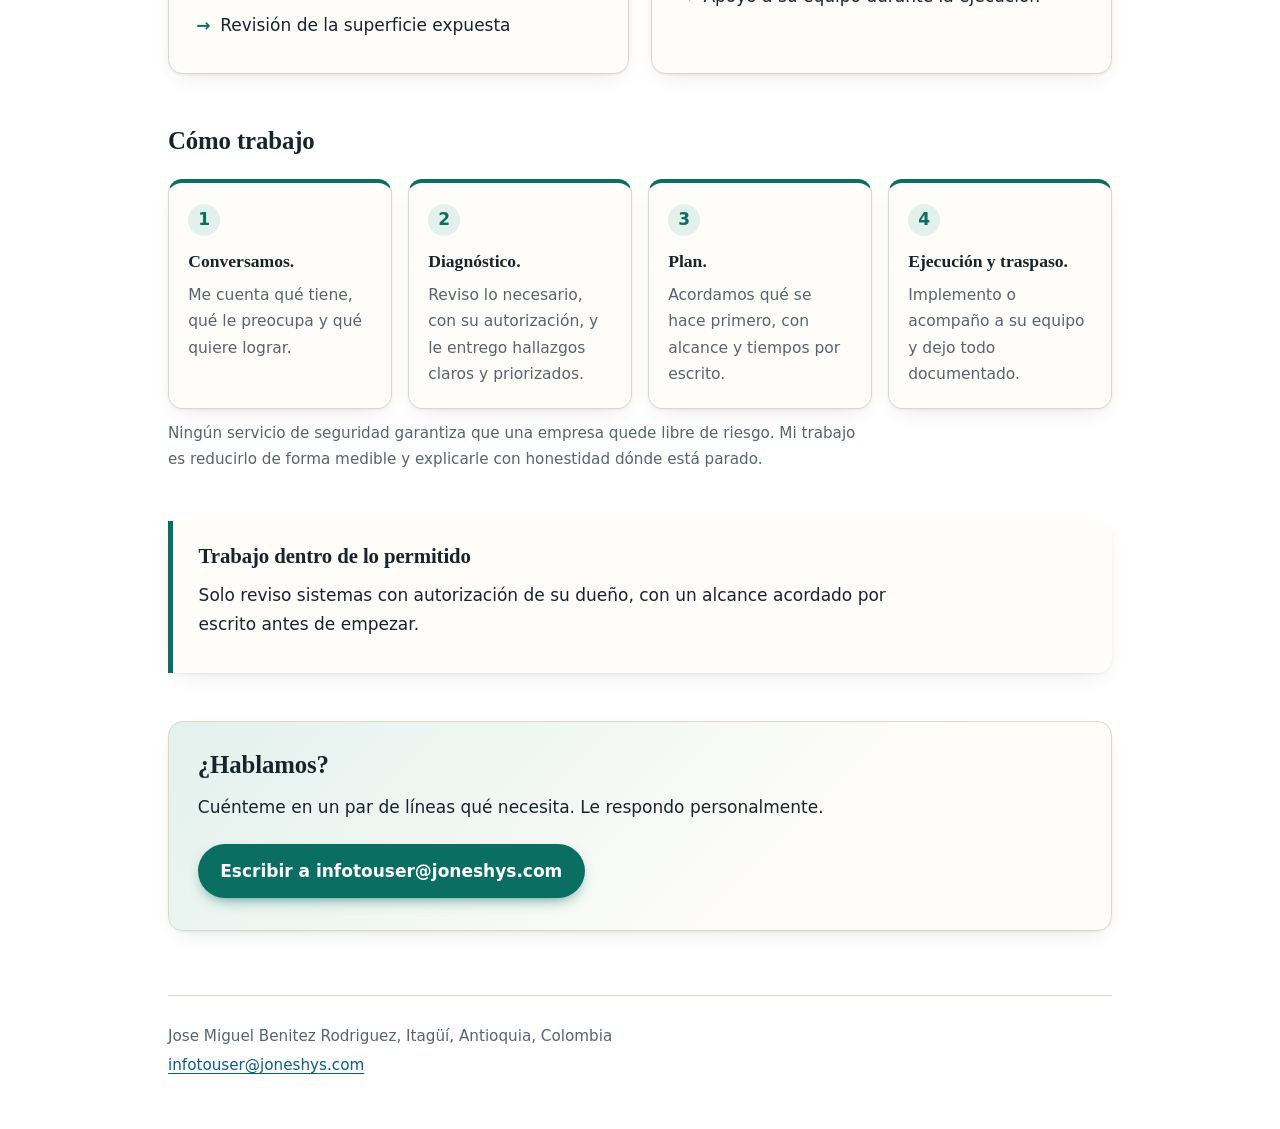
==== commit 52425b0d: "Actualización de la landing" ====
--- a/index.html
+++ b/index.html
@@ -6,15 +6,111 @@
 <meta http-equiv="Content-Security-Policy" content="default-src 'none'; style-src 'self'; img-src 'self'; base-uri 'none'; form-action 'none'">
 <meta name="referrer" content="no-referrer">
 <meta name="robots" content="noindex">
-<title>Prueba de publicación</title>
+<title>Jose Benitez · Cloud, DevSecOps y ciberseguridad</title>
+<meta name="description" content="Servicios independientes de cloud, DevSecOps y ciberseguridad para empresas que quieren operar más seguro y entregar más rápido. Itagüí, Antioquia, Colombia.">
 <link rel="stylesheet" href="style.css">
 </head>
 <body>
-<main>
-<h1>Prueba de publicación</h1>
-<p>Página temporal para comprobar el proceso de publicación. No contiene información de la empresa.</p>
-<p>Segunda prueba, con Actions activadas.</p>
-<p>Tercera prueba, en modo automático.</p>
-</main>
+<div class="pagina">
+  <header class="cabecera">
+    <p class="sitio">Jose Benitez</p>
+    <nav class="menu" aria-label="Secciones">
+      <a href="#servicios">Servicios</a>
+      <a href="#metodo">Cómo trabajo</a>
+      <a href="#contacto" class="menu-cta">Contacto</a>
+    </nav>
+  </header>
+
+  <main>
+    <section class="portada hero">
+      <p class="etiqueta">Cloud · DevSecOps · Ciberseguridad</p>
+      <h1>Infraestructura más segura, entregas más rápidas.</h1>
+      <p class="lead">Ayudo a equipos de tecnología a ordenar su nube, automatizar sus despliegues y cerrar los huecos de seguridad que más pesan, con trabajo práctico y sin jerga.</p>
+      <div class="acciones">
+        <a class="boton" href="mailto:infotouser@joneshys.com?subject=Quiero%20conversar%20sobre%20servicios">Conversemos</a>
+        <a class="enlace-sec" href="#servicios">Ver servicios</a>
+      </div>
+      <ul class="datos-rapidos" aria-label="Datos clave">
+        <li><b>Independiente</b><span>trato directo con quien hace el trabajo</span></li>
+        <li><b>Itagüí, Antioquia</b><span>atención en Colombia y en remoto</span></li>
+        <li><b>Práctico</b><span>entregables claros y priorizados</span></li>
+      </ul>
+    </section>
+
+    <section id="servicios" aria-labelledby="serv-t">
+      <h2 id="serv-t">Qué puedo hacer por su equipo</h2>
+      <p class="intro">Cuatro frentes que se pueden contratar por separado o combinar.</p>
+      <div class="servicios">
+        <article class="tarjeta">
+          <h3><span class="num">01</span> Cloud e infraestructura</h3>
+          <p>Diseño, orden y operación de su nube: redes, VPN, Kubernetes, observabilidad y control de costos.</p>
+          <ul>
+            <li>Arquitectura y buenas prácticas en la nube</li>
+            <li>Redes seguras, VPN y conectividad privada</li>
+            <li>Kubernetes y contenedores</li>
+            <li>Monitoreo, alarmas y costos</li>
+          </ul>
+        </article>
+        <article class="tarjeta">
+          <h3><span class="num">02</span> DevSecOps y pipelines</h3>
+          <p>Despliegues automáticos con la seguridad incorporada desde el primer commit, no al final.</p>
+          <ul>
+            <li>CI/CD y entrega continua</li>
+            <li>Detección de secretos y dependencias vulnerables</li>
+            <li>Revisión de infraestructura como código</li>
+            <li>Imágenes y contenedores más seguros</li>
+          </ul>
+        </article>
+        <article class="tarjeta">
+          <h3><span class="num">03</span> Seguridad de aplicaciones web</h3>
+          <p>Protección práctica de sitios y APIs expuestos a internet, con foco en lo que realmente se ataca.</p>
+          <ul>
+            <li>WAF, límites de tasa y bloqueo de bots</li>
+            <li>Cabeceras, TLS y configuración segura</li>
+            <li>Protección del correo contra la suplantación</li>
+            <li>Revisión de la superficie expuesta</li>
+          </ul>
+        </article>
+        <article class="tarjeta">
+          <h3><span class="num">04</span> Diagnóstico y acompañamiento</h3>
+          <p>Una mirada externa a su postura actual y un plan ordenado de qué arreglar primero.</p>
+          <ul>
+            <li>Diagnóstico de seguridad y de nube</li>
+            <li>Hallazgos priorizados por impacto</li>
+            <li>Plan de mejora por etapas</li>
+            <li>Apoyo a su equipo durante la ejecución</li>
+          </ul>
+        </article>
+      </div>
+    </section>
+
+    <section id="metodo" aria-labelledby="met-t">
+      <h2 id="met-t">Cómo trabajo</h2>
+      <ol class="pasos">
+        <li><b>Conversamos.</b><span>Me cuenta qué tiene, qué le preocupa y qué quiere lograr.</span></li>
+        <li><b>Diagnóstico.</b><span>Reviso lo necesario, con su autorización, y le entrego hallazgos claros y priorizados.</span></li>
+        <li><b>Plan.</b><span>Acordamos qué se hace primero, con alcance y tiempos por escrito.</span></li>
+        <li><b>Ejecución y traspaso.</b><span>Implemento o acompaño a su equipo y dejo todo documentado.</span></li>
+      </ol>
+      <p class="nota">Ningún servicio de seguridad garantiza que una empresa quede libre de riesgo. Mi trabajo es reducirlo de forma medible y explicarle con honestidad dónde está parado.</p>
+    </section>
+
+    <section class="confianza" aria-labelledby="conf-t">
+      <h2 id="conf-t">Trabajo dentro de lo permitido</h2>
+      <p>Solo reviso sistemas con autorización de su dueño, con un alcance acordado por escrito antes de empezar.</p>
+    </section>
+
+    <section id="contacto" class="baja contacto" aria-labelledby="cont-t">
+      <h2 id="cont-t">¿Hablamos?</h2>
+      <p>Cuénteme en un par de líneas qué necesita. Le respondo personalmente.</p>
+      <a class="boton" href="mailto:infotouser@joneshys.com?subject=Quiero%20conversar%20sobre%20servicios">Escribir a infotouser@joneshys.com</a>
+    </section>
+  </main>
+
+  <footer class="pie">
+    <p>Jose Miguel Benitez Rodriguez, Itagüí, Antioquia, Colombia</p>
+    <p><a href="mailto:infotouser@joneshys.com">infotouser@joneshys.com</a></p>
+  </footer>
+</div>
 </body>
 </html>
--- a/style.css
+++ b/style.css
@@ -1 +1,231 @@
-body { font-family: sans-serif; max-width: 40rem; margin: 2rem auto; padding: 0 1rem; }
+/* Landing de la revisión pasiva. Sin JavaScript, sin fuentes ni recursos externos. Compatible con CSP default-src 'none'; style-src 'self'; img-src 'self'. */
+:root{
+  color-scheme:light dark;
+  --fondo:#f4f1ea;--fondo-2:#ebe7dd;--papel:#fffdf9;--tinta:#16242b;--suave:#55656c;--linea:#ddd7c9;
+  --acento:#0b6e63;--acento-2:#0d8a7c;--acento-fondo:#e3f1ed;
+  --no:#9a3b2e;--no-fondo:#f7e9e5;
+  --registro:#0f2a33;--registro-barra:#0a1d24;--registro-texto:#d7e6ea;--registro-suave:#8fb0b9;--registro-linea:#24404a;
+  --enlace:#0b5c8a;
+  --aviso:#fff3cd;--aviso-texto:#4a3b00;--aviso-linea:#e0c46c;
+  --sombra:0 1px 2px rgba(22,36,43,.06),0 8px 24px -12px rgba(22,36,43,.18);
+  --radio:.9rem;
+  --serif:"Iowan Old Style","Palatino Linotype",Charter,"Book Antiqua",Georgia,serif;
+  --sans:system-ui,-apple-system,"Segoe UI",Roboto,"Helvetica Neue",Arial,sans-serif;
+  --mono:ui-monospace,"SFMono-Regular",Menlo,Consolas,monospace;
+}
+@media (prefers-color-scheme:dark){:root{
+  --fondo:#0d1519;--fondo-2:#111c21;--papel:#15232a;--tinta:#e8eff1;--suave:#9db0b8;--linea:#26363e;
+  --acento:#5cc9b8;--acento-2:#7ad8c9;--acento-fondo:#12302d;
+  --no:#e59a8d;--no-fondo:#35201c;
+  --registro:#0a1418;--registro-barra:#071014;--registro-texto:#d2e4e8;--registro-suave:#7fa3ad;--registro-linea:#1f343c;
+  --enlace:#8cc6ea;
+  --aviso:#3a3000;--aviso-texto:#ffe9a0;--aviso-linea:#7a6500;
+  --sombra:0 1px 2px rgba(0,0,0,.4),0 10px 28px -14px rgba(0,0,0,.6);}}
+
+*{box-sizing:border-box}
+html{font-size:100%;-webkit-text-size-adjust:100%;scroll-behavior:smooth}
+body{
+  margin:0;color:var(--tinta);font:1.0625rem/1.7 var(--sans);
+  background:
+    radial-gradient(60rem 28rem at 85% -8rem,var(--acento-fondo),transparent 70%),
+    linear-gradient(180deg,var(--fondo),var(--fondo-2));
+  background-attachment:fixed;min-height:100vh;
+  -webkit-font-smoothing:antialiased;
+}
+.pagina{max-width:62rem;margin:0 auto;padding:0 1.5rem}
+a{color:var(--enlace);text-underline-offset:.2em;text-decoration-thickness:.08em}
+a:hover{text-decoration-thickness:.14em}
+a:focus-visible{outline:3px solid var(--enlace);outline-offset:3px;border-radius:3px}
+h1,h2{font-family:var(--serif);font-weight:700;color:var(--tinta);text-wrap:balance}
+h1{font-size:clamp(2.1rem,5.2vw,3.4rem);line-height:1.08;letter-spacing:-.02em;margin:0 0 1.1rem;max-width:24ch}
+h2{font-size:1.55rem;line-height:1.25;margin:3.25rem 0 .8rem;letter-spacing:-.005em}
+p,ul,dl{margin:.75rem 0;max-width:44rem}
+li{margin:.4rem 0}
+
+/* Cabecera */
+.cabecera{
+  padding:1.5rem 0 1.1rem;display:flex;flex-wrap:wrap;gap:.3rem 1rem;
+  justify-content:space-between;align-items:center;border-bottom:1px solid var(--linea);
+}
+.sitio{font-weight:700;margin:0;display:flex;align-items:center;gap:.65rem;letter-spacing:.01em}
+.sitio::before{
+  content:"";width:.7rem;height:.7rem;border-radius:50%;background:var(--acento);
+  box-shadow:0 0 0 .3rem var(--acento-fondo);flex:none;
+}
+.sitio a{color:inherit;text-decoration:none}
+.sitio a:hover{text-decoration:underline}
+.firma{color:var(--suave);margin:0;font-size:.95rem}
+
+/* Aviso de borrador */
+.borrador{
+  background:var(--aviso);color:var(--aviso-texto);border:1px solid var(--aviso-linea);
+  border-left-width:5px;border-radius:.6rem;padding:.75rem 1.1rem;margin:1.4rem 0 0;font-size:.95rem;max-width:none;
+}
+
+/* Portada */
+.portada{padding:3.75rem 0 1rem;position:relative}
+.portada.inicio::before{
+  content:"Una sola pasada · Solo lo público · Sin sorpresas";
+  display:inline-block;font-size:.8rem;font-weight:700;letter-spacing:.09em;text-transform:uppercase;
+  color:var(--acento);background:var(--acento-fondo);border-radius:999px;padding:.35rem .9rem;margin-bottom:1.4rem;
+}
+.portada .lead{font-size:1.3rem;line-height:1.55;color:var(--suave);max-width:40rem}
+.portada p:not(.lead){max-width:40rem}
+
+/* Lo que miré / no hago */
+.doble{display:grid;grid-template-columns:1fr 1fr;gap:1.4rem;margin:2.25rem 0 0}
+.bloque{
+  background:var(--papel);border:1px solid var(--linea);border-radius:var(--radio);
+  padding:1.5rem 1.6rem 1.4rem;box-shadow:var(--sombra);position:relative;overflow:hidden;
+}
+.bloque::before{content:"";position:absolute;inset:0 0 auto 0;height:5px}
+.bloque h2{margin:.2rem 0 .8rem;font-size:1.3rem}
+.bloque ul{padding:0;margin:0;list-style:none;max-width:none}
+.bloque li{padding-left:2.1rem;position:relative;margin:.65rem 0}
+.bloque li::before{
+  position:absolute;left:0;top:.18em;width:1.45rem;height:1.45rem;border-radius:50%;
+  display:grid;place-items:center;font-size:.8rem;font-weight:800;line-height:1;
+}
+.miro::before{background:linear-gradient(90deg,var(--acento),var(--acento-2))}
+.miro h2{color:var(--acento)}
+.miro li::before{content:"✓";color:var(--acento);background:var(--acento-fondo)}
+.nohago::before{background:var(--no)}
+.nohago h2{color:var(--no)}
+.nohago li::before{content:"✕";color:var(--no);background:var(--no-fondo)}
+.bloque .nota{margin:1.1rem 0 0;padding-top:.9rem;border-top:1px dashed var(--linea)}
+
+/* Registro del servidor, estilo terminal */
+.registro{
+  background:var(--registro);color:var(--registro-texto);border-radius:var(--radio);
+  margin:1.4rem 0 0;overflow:hidden;box-shadow:var(--sombra);
+}
+.registro::before{
+  content:"registro de acceso del servidor";display:block;padding:.65rem 1.1rem .65rem 4.2rem;
+  background:
+    radial-gradient(circle at 1.3rem 50%,#ff5f57 .38rem,transparent .42rem),
+    radial-gradient(circle at 2.3rem 50%,#febc2e .38rem,transparent .42rem),
+    radial-gradient(circle at 3.3rem 50%,#28c840 .38rem,transparent .42rem),
+    var(--registro-barra);
+  color:var(--registro-suave);font:.8rem/1.4 var(--mono);letter-spacing:.03em;border-bottom:1px solid var(--registro-linea);
+}
+.registro p{color:var(--registro-suave);max-width:none;margin:0;padding:1.2rem 1.5rem .4rem}
+.registro ul{
+  list-style:none;padding:.4rem 1.5rem 1.2rem;margin:0;max-width:none;
+  font-family:var(--mono);font-size:.9rem;line-height:1.55;counter-reset:paso;
+}
+.registro li{
+  display:grid;grid-template-columns:minmax(0,19rem) 1fr;gap:.25rem 1.5rem;
+  padding:.8rem 0 .8rem 2.2rem;border-top:1px solid var(--registro-linea);margin:0;position:relative;counter-increment:paso;
+}
+.registro li:first-child{border-top:0}
+.registro li::before{
+  content:counter(paso);position:absolute;left:0;top:.85rem;width:1.5rem;height:1.5rem;border-radius:50%;
+  display:grid;place-items:center;background:#16414a;color:#9fe3d6;font-size:.75rem;font-weight:700;
+}
+.registro b{font-weight:700;color:#fff;overflow-wrap:anywhere}
+.registro span{color:var(--registro-suave);font-family:var(--sans);font-size:.93rem}
+.nota{font-size:.95rem;color:var(--suave)}
+
+/* Bloque de baja: llamada a la acción */
+.baja{
+  background:linear-gradient(135deg,var(--acento-fondo),var(--papel) 70%);
+  border:1px solid var(--linea);border-radius:var(--radio);padding:1.75rem 1.8rem;margin:3rem 0 0;box-shadow:var(--sombra);
+}
+.baja h2{margin:0 0 .5rem}
+.baja p{max-width:42rem}
+.boton{
+  display:inline-block;background:var(--acento);color:#fff;font-weight:700;text-decoration:none;
+  padding:.8rem 1.4rem;border-radius:999px;margin:.6rem 0 .2rem;
+  box-shadow:0 6px 16px -8px var(--acento);transition:transform .15s ease,box-shadow .15s ease,filter .15s ease;
+}
+@media (prefers-color-scheme:dark){.boton{color:#07201c}}
+.boton:hover{transform:translateY(-2px);filter:brightness(1.08);box-shadow:0 10px 20px -10px var(--acento)}
+.boton:active{transform:none}
+.boton:focus-visible{outline:3px solid var(--tinta);outline-offset:3px}
+
+/* Política: lista de definiciones */
+dl.datos{max-width:44rem;background:var(--papel);border:1px solid var(--linea);border-radius:var(--radio);padding:.4rem 1.5rem 1.2rem;box-shadow:var(--sombra)}
+dl.datos dt{font-weight:700;margin-top:1.1rem;color:var(--acento);font-size:.85rem;letter-spacing:.08em;text-transform:uppercase}
+dl.datos dd{margin:.25rem 0 0}
+main > section[aria-labelledby]:not(.baja):not(.portada) > p:not(.nota){max-width:44rem}
+
+/* Landing comercial */
+.menu{display:flex;gap:.4rem;align-items:center;flex-wrap:wrap}
+.menu a{color:var(--tinta);text-decoration:none;font-weight:600;font-size:.95rem;padding:.4rem .8rem;border-radius:999px}
+.menu a:hover{background:var(--acento-fondo)}
+.menu .menu-cta{background:var(--acento);color:#fff}
+.menu .menu-cta:hover{background:var(--acento);filter:brightness(1.1)}
+@media (prefers-color-scheme:dark){.menu .menu-cta{color:#07201c}}
+.hero{padding:4.5rem 0 1rem}
+.hero .etiqueta{
+  display:inline-block;font-size:.8rem;font-weight:700;letter-spacing:.09em;text-transform:uppercase;
+  color:var(--acento);background:var(--acento-fondo);border-radius:999px;padding:.35rem .9rem;margin:0 0 1.4rem;
+}
+.hero h1{max-width:20ch;font-size:clamp(2.3rem,6vw,4rem)}
+.acciones{display:flex;flex-wrap:wrap;gap:1rem 1.5rem;align-items:center;margin:1.8rem 0 0;max-width:none}
+.acciones .boton{margin:0}
+.enlace-sec{font-weight:700;color:var(--tinta);text-decoration:none;border-bottom:2px solid var(--acento);padding-bottom:.1rem}
+.enlace-sec:hover{color:var(--acento)}
+.datos-rapidos{
+  list-style:none;padding:0;margin:3rem 0 0;max-width:none;display:grid;
+  grid-template-columns:repeat(3,1fr);gap:1rem;
+}
+.datos-rapidos li{margin:0;padding:1rem 1.2rem;background:var(--papel);border:1px solid var(--linea);border-radius:var(--radio);box-shadow:var(--sombra)}
+.datos-rapidos b{display:block;font-family:var(--serif);font-size:1.15rem;color:var(--acento)}
+.datos-rapidos span{color:var(--suave);font-size:.95rem}
+.intro{color:var(--suave);font-size:1.1rem}
+.servicios{display:grid;grid-template-columns:1fr 1fr;gap:1.4rem;margin:1.6rem 0 0}
+.tarjeta{
+  background:var(--papel);border:1px solid var(--linea);border-radius:var(--radio);
+  padding:1.6rem 1.7rem;box-shadow:var(--sombra);transition:transform .2s ease,box-shadow .2s ease;
+}
+.tarjeta:hover{transform:translateY(-3px)}
+.tarjeta h3{font-family:var(--serif);font-size:1.3rem;line-height:1.25;margin:0 0 .6rem;display:flex;gap:.7rem;align-items:baseline}
+.tarjeta .num{font:700 .8rem var(--mono);color:var(--acento);background:var(--acento-fondo);border-radius:.4rem;padding:.2rem .45rem}
+.tarjeta p{margin:.3rem 0 .9rem;color:var(--suave)}
+.tarjeta ul{list-style:none;padding:0;margin:0;max-width:none}
+.tarjeta li{position:relative;padding-left:1.5rem;margin:.45rem 0}
+.tarjeta li::before{content:"→";position:absolute;left:0;color:var(--acento);font-weight:700}
+.pasos{list-style:none;counter-reset:p;padding:0;margin:1.4rem 0 0;max-width:none;display:grid;grid-template-columns:repeat(4,1fr);gap:1rem}
+.pasos li{counter-increment:p;margin:0;padding:1.3rem 1.2rem;background:var(--papel);border:1px solid var(--linea);border-top:4px solid var(--acento);border-radius:var(--radio);box-shadow:var(--sombra)}
+.pasos li::before{content:counter(p);display:grid;place-items:center;width:2rem;height:2rem;border-radius:50%;background:var(--acento-fondo);color:var(--acento);font-weight:800;margin-bottom:.7rem}
+.pasos b{display:block;font-family:var(--serif);font-size:1.1rem;margin-bottom:.3rem}
+.pasos span{color:var(--suave);font-size:.97rem;display:block}
+.confianza{margin-top:3rem;padding:1.4rem 1.6rem;border-left:5px solid var(--acento);background:var(--papel);border-radius:0 var(--radio) var(--radio) 0;box-shadow:var(--sombra)}
+.confianza h2{margin:0 0 .5rem;font-size:1.3rem}
+.confianza p{max-width:none}
+.contacto{text-align:left}
+@media (max-width:52rem){
+  .servicios,.pasos,.datos-rapidos{grid-template-columns:1fr 1fr}
+}
+@media (max-width:44rem){
+  .servicios,.pasos,.datos-rapidos{grid-template-columns:1fr}
+  .hero{padding-top:2.5rem}
+  .menu a:not(.menu-cta){display:none}
+}
+
+/* Pie */
+.pie{margin-top:4rem;padding:1.5rem 0 3rem;border-top:1px solid var(--linea);color:var(--suave);font-size:.95rem}
+.pie p{margin:.25rem 0;max-width:none}
+
+@media (max-width:44rem){
+  .pagina{padding:0 1.1rem}
+  .portada{padding-top:2.5rem}
+  .doble{grid-template-columns:1fr}
+  .registro li{grid-template-columns:1fr}
+  .baja{padding:1.4rem 1.2rem}
+  h2{margin-top:2.5rem}
+}
+@media (prefers-reduced-motion:reduce){
+  html{scroll-behavior:auto}
+  .boton{transition:none}
+}
+@media print{
+  body{background:#fff;color:#000}
+  .bloque,.baja,dl.datos{box-shadow:none;background:#fff}
+  .registro{background:#fff;color:#000;border:1px solid #000;box-shadow:none}
+  .registro::before{display:none}
+  .registro b{color:#000}.registro span,.registro p{color:#333}
+  .borrador{border:1px solid #000;background:#fff;color:#000}
+  .boton{background:#fff;color:#000;border:1px solid #000;box-shadow:none}
+}
